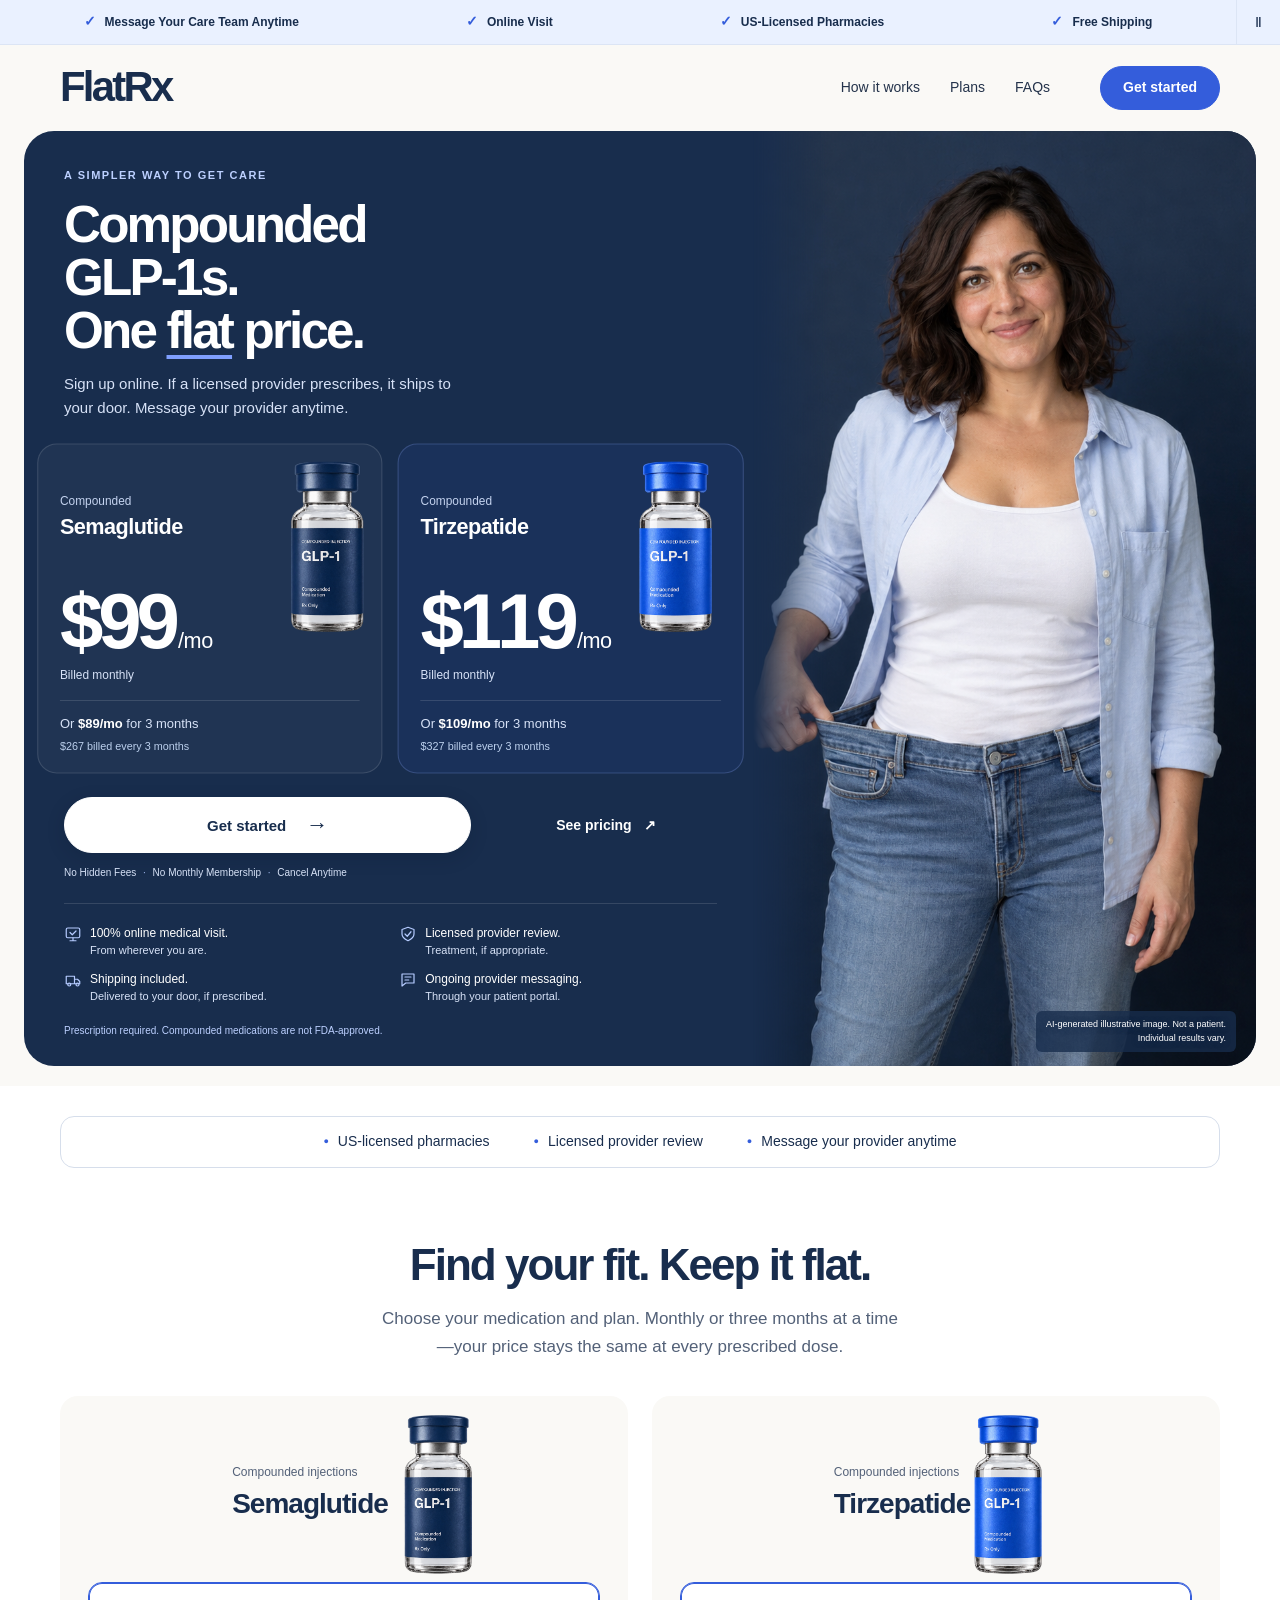
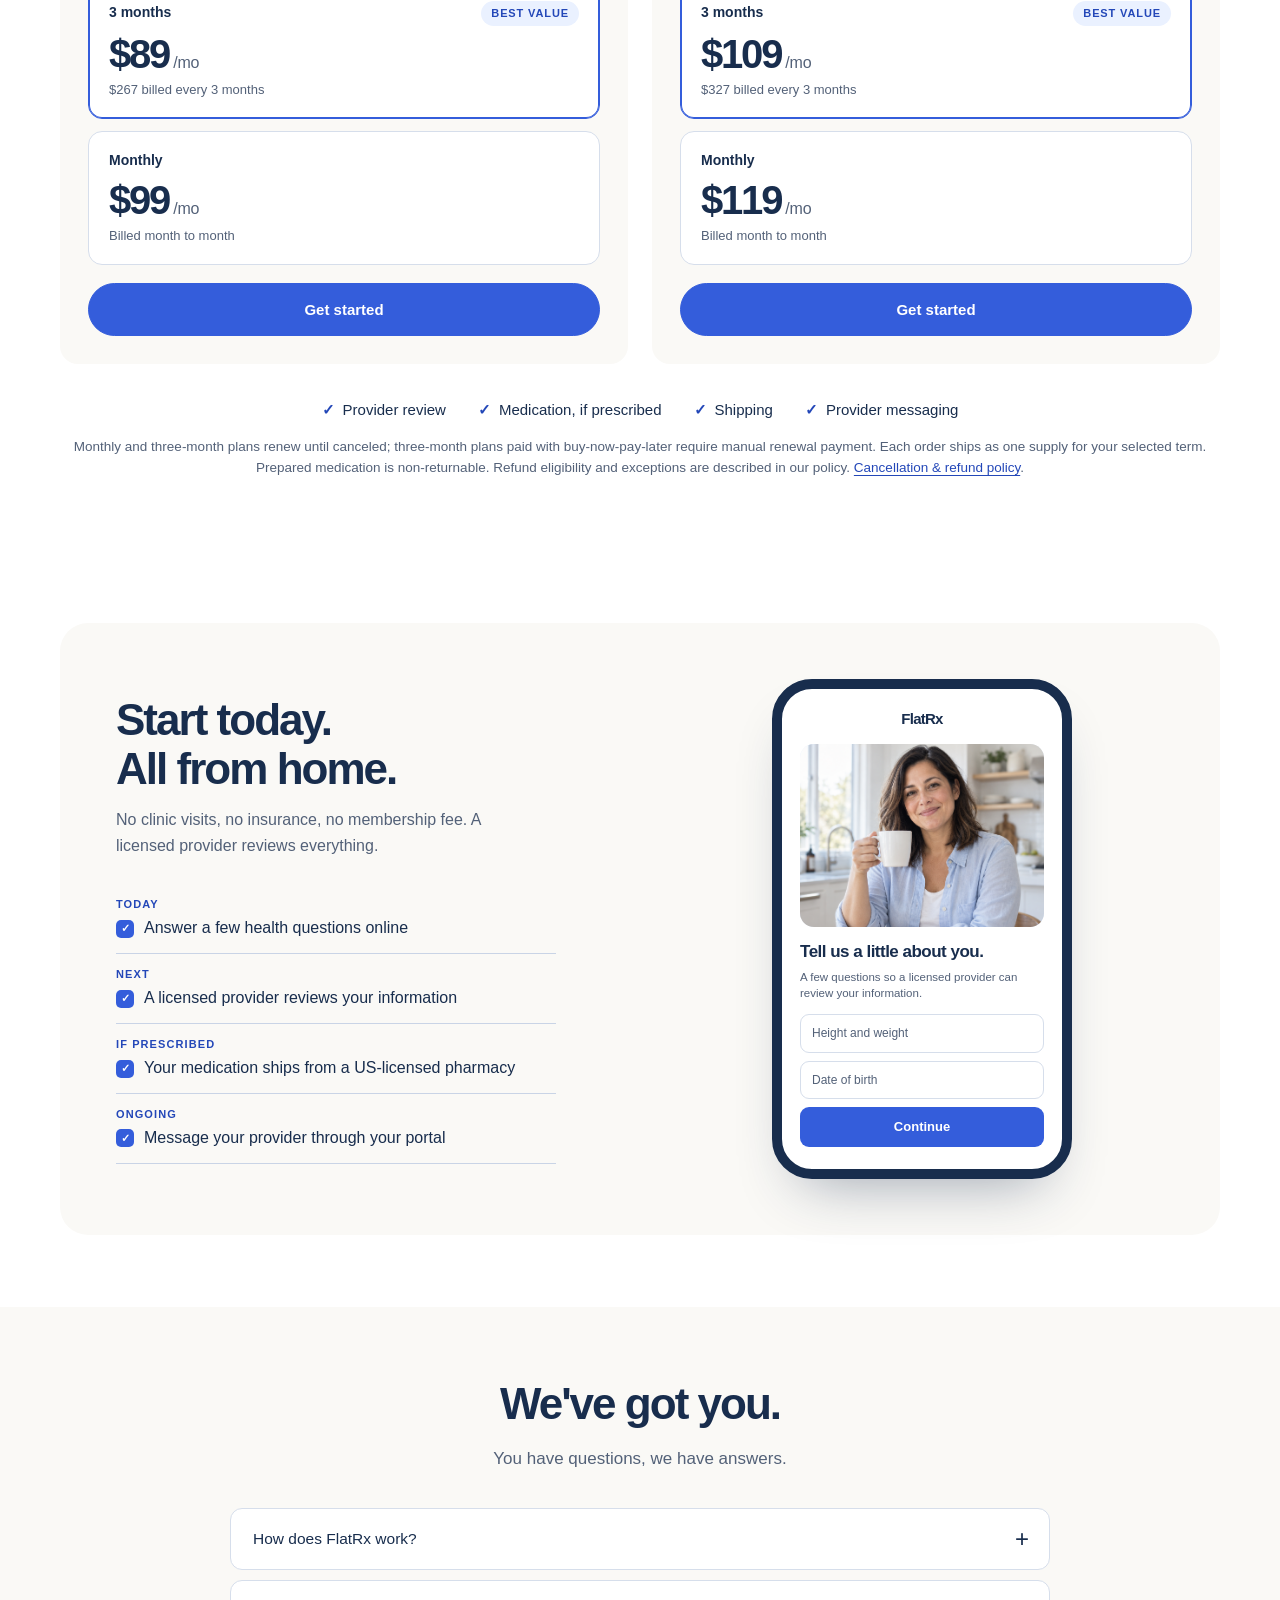
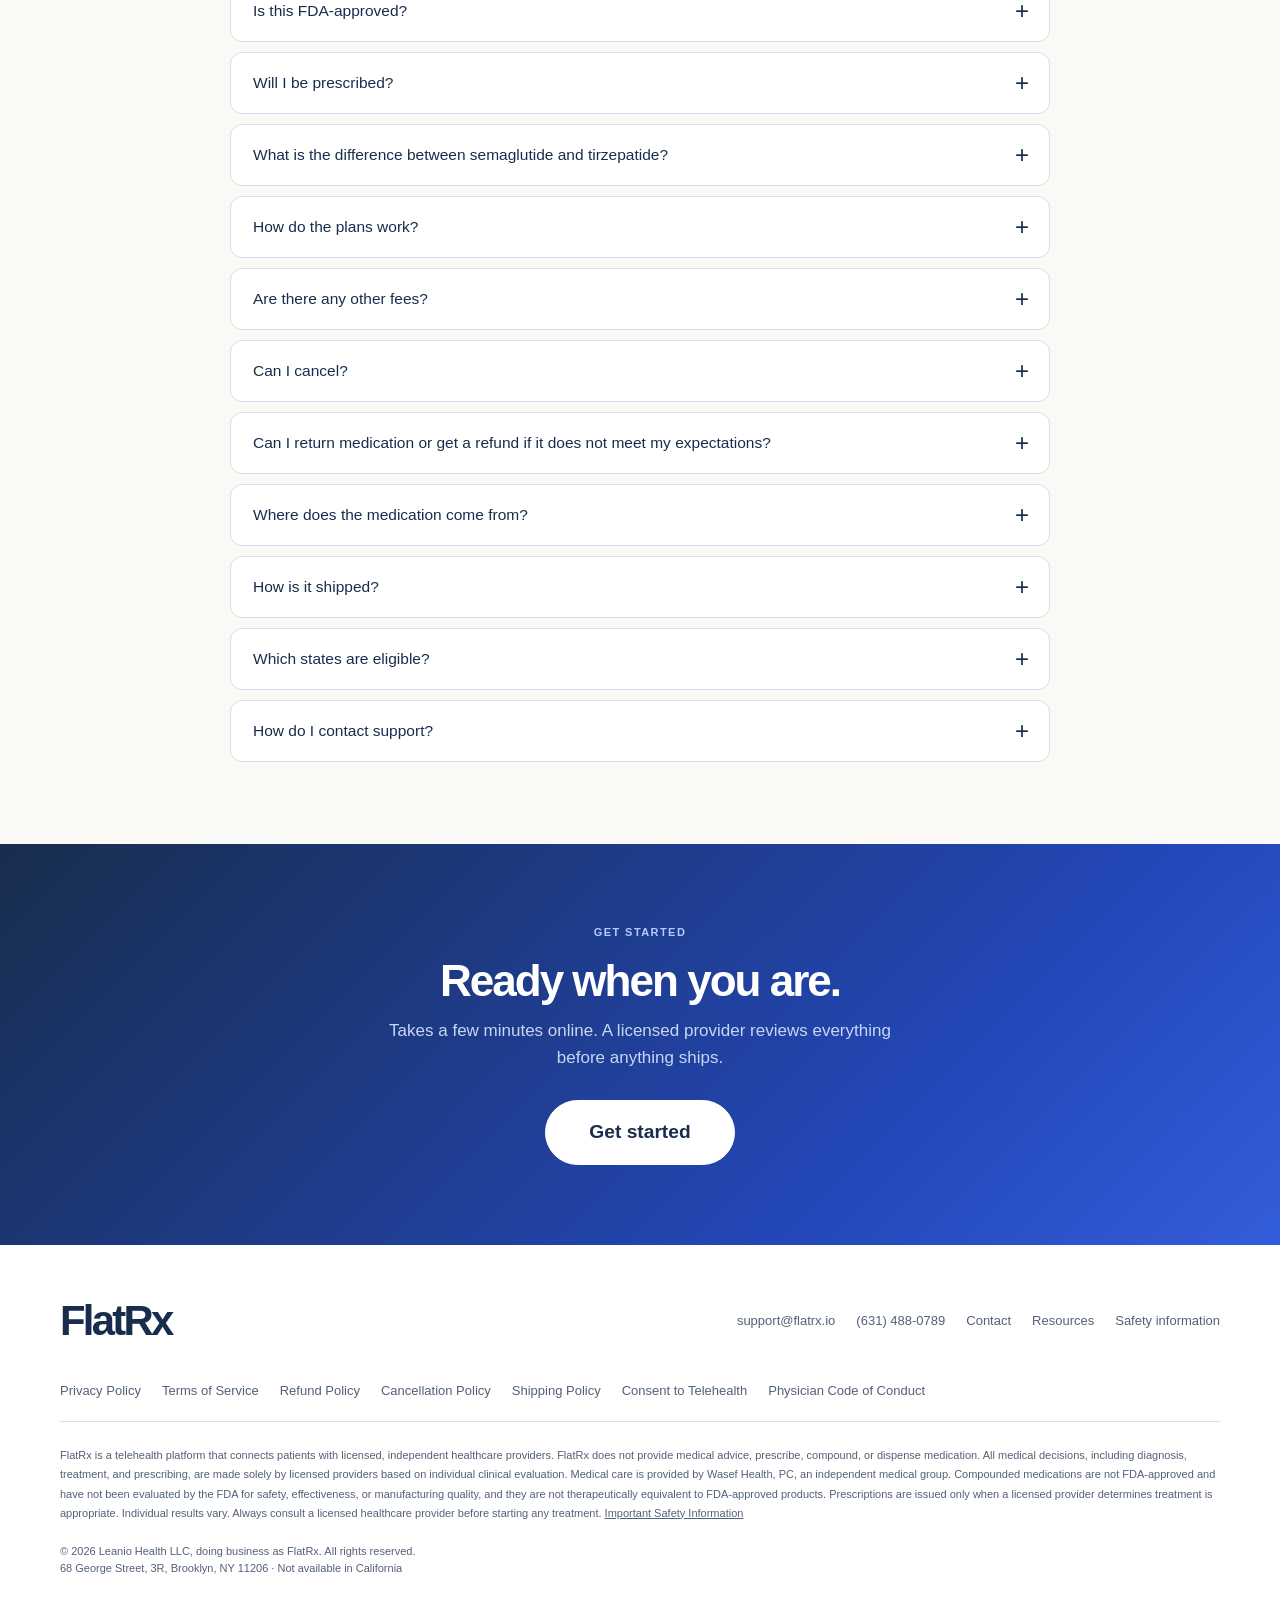
==== index.html @ 8bca8510 "Refresh browser assets for the new FlatRx design" ====
<!doctype html>
<html lang="en">
<head>
  <meta charset="utf-8">
  <meta name="viewport" content="width=device-width, initial-scale=1">
  <title data-bind="BRAND_NAME">FlatRx</title>
  <meta name="description" content="Compounded GLP-1 medication at one flat price, if a licensed provider prescribes it. Compounded medications are not FDA-approved.">
  <link rel="stylesheet" href="styles.css?v=20261019">
</head>
<body>
  <a class="skip-link" href="#main">Skip to content</a>

  <aside class="fx-marquee" aria-label="Service highlights">
    <div class="fx-marquee-window"><div class="fx-marquee-track" data-marquee></div></div>
    <button class="fx-marquee-toggle" type="button" aria-label="Pause animations" aria-pressed="false">Ⅱ</button>
  </aside>

  <!-- Top bar -->
  <header class="top">
    <div class="wrap top-inner">
      <a href="#main" class="brand" data-bind="BRAND_NAME">FlatRx</a>
      <nav class="nav" aria-label="Main navigation"><a href="#how">How it works</a><a href="#plans">Plans</a><a href="#faq">FAQs</a></nav>
      <a class="btn btn-sm" data-cta data-bind="CTA_LABEL">Get started</a>
    </div>
  </header>

  <main id="main">

    <!-- FlatRx hero: integrated navy photography and a primary intake CTA beside pricing. -->
    <section class="fx-hero" aria-labelledby="hero-heading">
      <div class="fx-panel">
        <div class="fx-content">
          <p class="fx-eyebrow">A simpler way to get care</p>
          <h1 id="hero-heading" data-bind="HERO_HEADLINE">Compounded GLP-1s. One flat price.</h1>
          <p class="fx-sub" data-bind="HERO_SUB">Sign up online. If a licensed provider prescribes, it ships to your door. Message your provider anytime.</p>

          <div class="fx-med-offers" id="price" aria-label="Medication pricing">
            <article class="fx-med-offer fx-med-navy" aria-labelledby="hero-navy">
              <div class="fx-med-heading"><div><p class="fx-med-kind">Compounded</p><h2 id="hero-navy">Semaglutide</h2></div><span class="fx-single-vial fx-single-navy" aria-hidden="true"><img src="assets/hero-vials-seamless.png" alt="" width="1254" height="1254"></span></div>
              <p class="fx-med-price">$<span data-price="SEMAGLUTIDE.monthly">99</span><span class="fx-med-per">/mo</span></p>
              <p class="fx-med-monthly">Billed monthly</p>
              <div class="fx-med-quarter"><p>Or <strong>$<span data-price="SEMAGLUTIDE.three_month_monthly">89</span>/mo</strong> for 3 months</p><p class="fx-med-total">$<span data-price="SEMAGLUTIDE.three_month_billed">267</span> billed every 3 months</p></div>
            </article>
            <article class="fx-med-offer fx-med-blue" aria-labelledby="hero-blue">
              <div class="fx-med-heading"><div><p class="fx-med-kind">Compounded</p><h2 id="hero-blue">Tirzepatide</h2></div><span class="fx-single-vial fx-single-blue" aria-hidden="true"><img src="assets/hero-vials-seamless.png" alt="" width="1254" height="1254"></span></div>
              <p class="fx-med-price">$<span data-price="TIRZEPATIDE.monthly">119</span><span class="fx-med-per">/mo</span></p>
              <p class="fx-med-monthly">Billed monthly</p>
              <div class="fx-med-quarter"><p>Or <strong>$<span data-price="TIRZEPATIDE.three_month_monthly">109</span>/mo</strong> for 3 months</p><p class="fx-med-total">$<span data-price="TIRZEPATIDE.three_month_billed">327</span> billed every 3 months</p></div>
            </article>
          </div>

          <div class="fx-actions">
            <a class="btn btn-lg" data-cta data-bind="CTA_LABEL">Get started</a>
            <a class="btn btn-lg fx-secondary" href="#plans">See pricing <span aria-hidden="true">↗</span></a>
          </div>
          <p class="fx-reassurance">No Hidden Fees <span>·</span> No Monthly Membership <span>·</span> Cancel Anytime</p>

          <ul class="fx-benefits">
            <li><svg viewBox="0 0 24 24" aria-hidden="true"><rect x="3" y="4" width="18" height="13" rx="2"/><path d="M8 21h8m-4-4v4m-4-11 3 3 5-5"/></svg><span><strong>100% online medical visit.</strong> From wherever you are.</span></li>
            <li><svg viewBox="0 0 24 24" aria-hidden="true"><path d="m12 3 8 3v6c0 5-8 9-8 9s-8-4-8-9V6l8-3Z"/><path d="m8 12 3 3 5-6"/></svg><span><strong>Licensed provider review.</strong> Treatment, if appropriate.</span></li>
            <li><svg viewBox="0 0 24 24" aria-hidden="true"><path d="M3 7h11v10H3zm11 4h4l3 3v3h-7"/><circle cx="7" cy="18" r="2"/><circle cx="18" cy="18" r="2"/></svg><span><strong>Shipping included.</strong> Delivered to your door, if prescribed.</span></li>
            <li><svg viewBox="0 0 24 24" aria-hidden="true"><path d="M4 4h16v12H9l-5 4V4Z"/><path d="M8 8h8m-8 4h5"/></svg><span><strong>Ongoing provider messaging.</strong> Through your patient portal.</span></li>
          </ul>
          <p class="fx-prescription">Prescription required. Compounded medications are not FDA-approved.</p>
        </div>
        <figure class="fx-person">
          <img src="assets/hero-woman-natural-v4.png" alt="Illustrative woman holding the waistband of loose jeans" width="1122" height="1402" fetchpriority="high">
          <figcaption>AI-generated illustrative image. Not a patient.<br>Individual results vary.</figcaption>
        </figure>
      </div>
    </section>

    <!-- Feature strip -->
    <div class="wrap">
      <ul class="strip" aria-label="Highlights">
        <li><span class="ico" aria-hidden="true">&#9679;</span>US-licensed pharmacies</li>
        <li><span class="ico" aria-hidden="true">&#9679;</span>Licensed provider review</li>
        <li><span class="ico" aria-hidden="true">&#9679;</span>Message your provider anytime</li>
      </ul>
    </div>

    <!-- Plans -->
    <section class="sec" id="plans">
      <div class="wrap">
        <h2 class="center">Find your fit. Keep it flat.</h2>
        <p class="lead center">Choose your medication and plan. Monthly or three months at a time—your price stays the same at every prescribed dose.</p>
        <div class="plans">
          <article class="plan-col" data-medication="semaglutide">
            <div class="plan-product"><div><p class="plan-product-kind">Compounded injections</p><h3>Semaglutide</h3></div><span class="plan-vial plan-vial-navy"><img src="assets/hero-vials-seamless.png" alt="Illustrative semaglutide vial" width="1254" height="1254" loading="lazy"></span></div>
            <label class="plan"><input class="plan-choice" type="radio" name="semaglutide-plan" value="quarterly" checked>
              <span class="plan-head"><span class="plan-name">3 months</span><span class="tag">Best value</span></span>
              <span class="plan-amt">$<span data-price="SEMAGLUTIDE.three_month_monthly">89</span><span class="per">/mo</span></span>
              <span class="plan-bill">$<span data-price="SEMAGLUTIDE.three_month_billed">267</span> billed every 3 months</span>
            </label>
            <label class="plan"><input class="plan-choice" type="radio" name="semaglutide-plan" value="monthly">
              <span class="plan-head"><span class="plan-name">Monthly</span></span>
              <span class="plan-amt">$<span data-price="SEMAGLUTIDE.monthly">99</span><span class="per">/mo</span></span>
              <span class="plan-bill">Billed month to month</span>
            </label>
            <a class="btn btn-block" data-cta data-bind="CTA_LABEL">Get started</a>
          </article>
          <article class="plan-col" data-medication="tirzepatide">
            <div class="plan-product"><div><p class="plan-product-kind">Compounded injections</p><h3>Tirzepatide</h3></div><span class="plan-vial plan-vial-blue"><img src="assets/hero-vials-seamless.png" alt="Illustrative tirzepatide vial" width="1254" height="1254" loading="lazy"></span></div>
            <label class="plan"><input class="plan-choice" type="radio" name="tirzepatide-plan" value="quarterly" checked>
              <span class="plan-head"><span class="plan-name">3 months</span><span class="tag">Best value</span></span>
              <span class="plan-amt">$<span data-price="TIRZEPATIDE.three_month_monthly">109</span><span class="per">/mo</span></span>
              <span class="plan-bill">$<span data-price="TIRZEPATIDE.three_month_billed">327</span> billed every 3 months</span>
            </label>
            <label class="plan"><input class="plan-choice" type="radio" name="tirzepatide-plan" value="monthly">
              <span class="plan-head"><span class="plan-name">Monthly</span></span>
              <span class="plan-amt">$<span data-price="TIRZEPATIDE.monthly">119</span><span class="per">/mo</span></span>
              <span class="plan-bill">Billed month to month</span>
            </label>
            <a class="btn btn-block" data-cta data-bind="CTA_LABEL">Get started</a>
          </article>
        </div>
        <ul class="includes">
          <li>Provider review</li>
          <li>Medication, if prescribed</li>
          <li>Shipping</li>
          <li>Provider messaging</li>
        </ul>
        <p class="plans-note">Monthly and three-month plans renew until canceled; three-month plans paid with buy-now-pay-later require manual renewal payment. Each order ships as one supply for your selected term. Prepared medication is non-returnable. Refund eligibility and exceptions are described in our policy. <a href="/refund-policy/">Cancellation &amp; refund policy</a>.</p>
      </div>
    </section>

    <!-- How it works -->
    <section class="sec" id="how">
      <div class="wrap">
        <div class="panel how-grid">
          <div class="how-copy">
            <h2>Start today.<br>All from home.</h2>
            <p class="lead">No clinic visits, no insurance, no membership fee. A licensed provider reviews everything.</p>
            <ol class="timeline">
              <li><span class="when">Today</span><span class="what">Answer a few health questions online</span></li>
              <li><span class="when">Next</span><span class="what">A licensed provider reviews your information</span></li>
              <li><span class="when">If prescribed</span><span class="what">Your medication ships from a US-licensed pharmacy</span></li>
              <li><span class="when">Ongoing</span><span class="what">Message your provider through your portal</span></li>
            </ol>
          </div>
          <div class="how-art" aria-hidden="true">
            <div class="phone">
              <div class="phone-top"><span class="phone-brand" data-bind="BRAND_NAME">FlatRx</span></div>
              <div class="phone-photo"><img src="assets/hero-v4.png" alt="" loading="lazy"></div>
              <p class="phone-h">Tell us a little about you.</p>
              <p class="phone-p">A few questions so a licensed provider can review your information.</p>
              <div class="phone-field"><span>Height and weight</span></div>
              <div class="phone-field"><span>Date of birth</span></div>
              <div class="phone-btn">Continue</div>
            </div>
          </div>
        </div>
      </div>
    </section>

    <!-- FAQ -->
    <section class="sec sec-cream" id="faq">
      <div class="wrap faq-wrap">
        <h2 class="center">We've got you.</h2>
        <p class="lead center">You have questions, we have answers.</p>
        <div class="faq">
          <details>
            <summary>How does <span data-bind="BRAND_NAME">FlatRx</span> work?</summary>
            <p>You answer health questions online. A licensed, independent provider reviews them and decides whether treatment is appropriate for you. If a prescription is written, a US-licensed compounding pharmacy prepares your medication and ships it to your door. You can message your provider through your portal.</p>
          </details>
          <details>
            <summary>Is this FDA-approved?</summary>
            <p>No. Compounded medications are not FDA-approved and have not been evaluated by the FDA for safety, effectiveness, or quality. They are prepared by state-licensed 503A compounding pharmacies under a prescription from a licensed provider.</p>
          </details>
          <details>
            <summary>Will I be prescribed?</summary>
            <p>Only if a licensed, independent provider reviews your information and decides treatment is appropriate for you. <span data-bind="BRAND_NAME">FlatRx</span> does not prescribe medication or give medical advice.</p>
          </details>
          <details>
            <summary>What is the difference between semaglutide and tirzepatide?</summary>
            <p>Both are GLP-1 receptor agonists taken as a weekly injection. Tirzepatide also acts on a second receptor, GIP. Your provider decides which medication, if either, is appropriate for you.</p>
          </details>
          <details>
            <summary>How do the plans work?</summary>
            <p>Each medication has a three-month plan, billed every three months at the lower monthly rate, and a month-to-month plan. Both include the provider review, your medication if prescribed, shipping, and provider messaging. The price does not change when your provider adjusts your dose.</p>
          </details>
          <details>
            <summary>Are there any other fees?</summary>
            <p>No. There is no membership fee, no consultation fee, and no insurance requirement. The plan price is the whole price.</p>
          </details>
          <details>
            <summary>Can I cancel?</summary>
            <p>Yes. Message your FlatRx care team through your patient portal or email support@flatrx.io before your next renewal is charged to stop future billing. Renewals charged before cancellation are not refunded, except as stated in our policy. Your first shipment is refundable until the pharmacy prepares it. <a href="/refund-policy/">Read our cancellation and refund policy</a>.</p>
          </details>
          <details>
            <summary>Can I return medication or get a refund if it does not meet my expectations?</summary>
            <p>No. Once the pharmacy has prepared and labeled your order, it cannot be returned or refunded, even if vials are unopened or medication is unused. Everyone responds differently; results are not guaranteed. Dissatisfaction, a change of mind, or deciding not to continue does not qualify a prepared order for a refund. Each one-month or three-month order ships as a single supply, so unused medication or months are not refunded. <a href="/refund-policy/">See the full policy and exceptions</a>.</p>
          </details>
          <details>
            <summary>Where does the medication come from?</summary>
            <p>From US-licensed 503A compounding pharmacies. Which pharmacy fills your prescription depends on your state and the formulation your provider prescribes.</p>
          </details>
          <details>
            <summary>How is it shipped?</summary>
            <p>Directly to your door with tracking. You'll receive a notification when it ships. Refrigerate your medication when it arrives.</p>
          </details>
          <details>
            <summary>Which states are eligible?</summary>
            <p>Availability depends on your state and is confirmed during signup before you pay.</p>
          </details>
          <details>
            <summary>How do I contact support?</summary>
            <p>Email <a data-mailto="SUPPORT_EMAIL" href="#" data-bind="SUPPORT_EMAIL">support@flatrx.io</a> or call <a data-tel="SUPPORT_PHONE" href="#" data-bind="SUPPORT_PHONE">(631) 488-0789</a>.</p>
          </details>
        </div>
      </div>
    </section>

    <!-- Closing band -->
    <section class="band">
      <div class="wrap center">
        <p class="eyebrow light">Get started</p>
        <h2>Ready when you are.</h2>
        <p class="lead light">Takes a few minutes online. A licensed provider reviews everything before anything ships.</p>
        <a class="btn btn-white btn-lg" data-cta data-bind="CTA_LABEL">Get started</a>
      </div>
    </section>

  </main>

  <!-- Footer -->
  <footer class="foot">
    <div class="wrap">
      <div class="foot-row">
        <p class="brand" data-bind="BRAND_NAME">FlatRx</p>
        <p class="foot-links">
          <a data-mailto="SUPPORT_EMAIL" href="mailto:support@flatrx.io" data-bind="SUPPORT_EMAIL">support@flatrx.io</a>
          <a data-tel="SUPPORT_PHONE" href="tel:+16314880789" data-bind="SUPPORT_PHONE">(631) 488-0789</a>
          <a href="/contact/">Contact</a>
          <a href="/resources/">Resources</a>
          <a href="/safety/">Safety information</a>
        </p>
      </div>
      <p class="foot-links foot-legal">
        <a href="/privacy/">Privacy Policy</a>
        <a href="/terms/">Terms of Service</a>
        <a href="/refund-policy/">Refund Policy</a>
        <a href="/cancellation-policy/">Cancellation Policy</a>
        <a href="/shipping-policy/">Shipping Policy</a>
        <a href="/telehealth-consent/">Consent to Telehealth</a>
        <a href="/code-of-conduct/">Physician Code of Conduct</a>
      </p>
      <p class="disclaimer"><span data-bind="BRAND_NAME">FlatRx</span> is a telehealth platform that connects patients with licensed, independent healthcare providers. <span data-bind="BRAND_NAME">FlatRx</span> does not provide medical advice, prescribe, compound, or dispense medication. All medical decisions, including diagnosis, treatment, and prescribing, are made solely by licensed providers based on individual clinical evaluation. Medical care is provided by <span data-bind="PROVIDER_GROUP">Wasef Health, PC, an independent medical group</span>. Compounded medications are not FDA-approved and have not been evaluated by the FDA for safety, effectiveness, or manufacturing quality, and they are not therapeutically equivalent to FDA-approved products. Prescriptions are issued only when a licensed provider determines treatment is appropriate. Individual results vary. Always consult a licensed healthcare provider before starting any treatment. <a href="/safety/">Important Safety Information</a></p>
      <p class="copyright">&copy; <span data-year>2026</span> <span data-bind="LEGAL_ENTITY">Leanio Health LLC, doing business as FlatRx</span>. All rights reserved.</p>
      <p class="foot-addr">68 George Street, 3R, Brooklyn, NY 11206 &middot; Not available in California</p>
    </div>
  </footer>

  <script src="config.js?v=20261019"></script>
  <script src="app.js?v=20261019"></script>
</body>
</html>
---- styles.css ----
/* v7 — SnagRx-style page in the blue + warm white palette. Brand and prices stay in config.js. */
:root {
  --blue: #345DDB;
  --blue-hover: #2347B8;
  --navy: #182D4D;
  --cream: #FAF9F6;
  --ice: #EAF1FF;
  --ink: #24334B;
  --muted: #536178;
  --line: #D6DEEB;
  --max: 1160px;
  --gutter: 32px;
  --radius: 18px;
  --sans: -apple-system, BlinkMacSystemFont, "Segoe UI", Helvetica, Arial, sans-serif;
}
*, *::before, *::after { box-sizing: border-box; }
html { scroll-behavior: smooth; scroll-padding-top: 28px; }
body { margin: 0; color: var(--ink); background: white; font-family: var(--sans); font-size: 16px; line-height: 1.55; -webkit-font-smoothing: antialiased; }
img { display: block; max-width: 100%; }
a { color: inherit; }
p { margin: 0 0 20px; }
h1, h2, h3 { color: var(--navy); font-weight: 600; margin: 0; }
h1 { font-size: clamp(42px, 4.5vw, 60px); line-height: 1.045; letter-spacing: -.055em; max-width: 15ch; margin-bottom: 16px; }
h2 { font-size: clamp(32px, 3.5vw, 44px); line-height: 1.12; letter-spacing: -.045em; margin-bottom: 16px; }
h3 { font-size: 24px; line-height: 1.2; letter-spacing: -.03em; margin-bottom: 18px; }
.center { text-align: center; }
h2.center { margin-left: auto; margin-right: auto; }
.lead { color: var(--muted); font-size: 17px; line-height: 1.6; max-width: 56ch; margin-bottom: 36px; }
.lead.center { margin-left: auto; margin-right: auto; }
.wrap { width: min(var(--max), calc(100% - var(--gutter) * 2)); margin-inline: auto; }
.eyebrow { color: var(--blue-hover); font-size: 11px; font-weight: 700; text-transform: uppercase; letter-spacing: .13em; margin-bottom: 15px; }
.eyebrow.light { color: #B4CAFF; }
.btn { display: inline-flex; align-items: center; justify-content: center; text-decoration: none; background: var(--blue); color: white; border: 1px solid var(--blue); border-radius: 999px; padding: 14px 28px; font-size: 15px; font-weight: 600; min-height: 48px; transition: background .16s ease, border-color .16s ease, color .16s ease; }
.btn:hover { background: var(--blue-hover); border-color: var(--blue-hover); }
.btn-sm { min-height: 42px; padding: 10px 22px; font-size: 14px; }
.btn-lg { padding-inline: 36px; min-height: 54px; font-size: 16px; }
.btn-block { display: flex; width: 100%; }
.btn-ghost { background: white; color: var(--navy); border-color: var(--line); }
.btn-ghost:hover { background: var(--ice); border-color: var(--blue); color: var(--navy); }
.btn-white { background: white; color: var(--navy); border-color: white; }
.btn-white:hover { background: var(--ice); border-color: var(--ice); color: var(--navy); }
a:focus-visible, summary:focus-visible { outline: 3px solid var(--blue); outline-offset: 5px; }
.skip-link { position: absolute; top: -100px; left: 20px; z-index: 10; background: white; padding: 12px; }
.skip-link:focus { top: 10px; }

/* Top bar */
.top { background: var(--cream); }
.top-inner { height: 86px; display: flex; align-items: center; justify-content: space-between; gap: 24px; border-bottom: 1px solid var(--line); }
.brand { color: var(--navy); font-size: 23px; font-weight: 700; letter-spacing: -.065em; text-decoration: none; margin: 0; }
.nav { display: flex; gap: 30px; margin-left: auto; margin-right: 26px; font-size: 14px; font-weight: 500; }
.nav a { text-decoration: none; }
.nav a:hover { color: var(--blue); }

/* Hero (v6 composition, small print removed) */
.hero { padding: 38px 0 36px; background: var(--cream); }
.hero-grid { display: grid; grid-template-columns: minmax(0, 1.04fr) minmax(0, 1fr); grid-template-rows: auto 1fr; gap: 0 36px; align-items: start; }
.hero-copy { grid-column: 1; grid-row: 1; padding-block: 6px 0; }
.hero-art { grid-column: 2; grid-row: 1 / span 2; margin: 0; min-width: 0; }
.hero-offer { grid-column: 1; grid-row: 2; align-self: end; position: relative; z-index: 2; padding-bottom: 30px; }
.sub { color: var(--muted); font-size: 17px; line-height: 1.65; max-width: 44ch; margin-bottom: 26px; }
.photo { overflow: hidden; border-radius: 16px 16px 90px 16px; background: var(--ice); aspect-ratio: 4 / 4.85; }
.photo img { width: 100%; height: 100%; object-fit: cover; object-position: center; }
.hero-art figcaption { font-size: 11px; line-height: 1.5; margin: 9px 0 0 2px; color: var(--muted); }
.offer { display: grid; grid-template-columns: 158px minmax(0, 1fr); gap: 0 22px; align-items: stretch; padding: 16px; width: calc(100% + 84px); max-width: none; background: white; border: 1px solid var(--line); border-radius: 16px; box-shadow: 0 22px 48px -22px rgba(24, 45, 77, .38), 0 2px 6px rgba(24, 45, 77, .06); }
.offer-vial { position: relative; background: var(--ice); border-radius: 11px; min-height: 212px; overflow: hidden; }
.offer-vial::before { content: ""; position: absolute; left: 18%; right: 18%; bottom: 10px; height: 14px; border-radius: 50%; background: rgba(24, 45, 77, .22); filter: blur(7px); }
.offer-vial img { position: absolute; left: 50%; bottom: 16px; transform: translateX(-50%); height: calc(100% - 28px); width: auto; max-width: none; }
.offer-body { padding: 4px 2px 2px 0; min-width: 0; }
.card-kicker { color: var(--muted); text-transform: uppercase; letter-spacing: .07em; font-size: 10px; font-weight: 600; margin-bottom: 5px; }
.offer-name { color: var(--navy); font-size: 15px; font-weight: 600; letter-spacing: -.01em; margin: 0 0 6px; }
.amt { font-size: 50px; font-weight: 600; color: var(--navy); letter-spacing: -.06em; line-height: 1; margin-bottom: 6px; }
.from { font-size: 15px; font-weight: 500; letter-spacing: -.01em; color: var(--muted); margin-right: 1px; }
.per { font-size: 17px; font-weight: 400; color: var(--muted); letter-spacing: -.01em; margin-left: 4px; }
.bill { font-size: 13px; color: var(--navy); margin-bottom: 8px; }
.alt { font-size: 12px; line-height: 1.5; color: var(--muted); padding: 9px 0 0; margin: 0; border-top: 1px solid var(--line); }
.alt strong { color: var(--navy); font-weight: 600; }
.offer .btn-block { margin-top: 13px; min-height: 46px; padding: 10px; font-size: 15px; border-radius: 10px; }
.trust { list-style: none; padding: 0; margin: 12px 0 0; display: flex; flex-wrap: wrap; gap: 7px 18px; font-size: 12.5px; color: var(--muted); }
.trust li { display: inline-flex; align-items: center; gap: 6px; }
.trust li::before { content: "✓"; font-size: 13px; color: var(--blue-hover); font-weight: 700; }
.trust.center { justify-content: center; margin-top: 16px; }

/* Feature strip */
.strip { list-style: none; margin: 30px auto 0; padding: 14px 24px; display: flex; justify-content: center; flex-wrap: wrap; gap: 10px 44px; border: 1px solid var(--line); border-radius: 14px; background: white; font-size: 14px; font-weight: 500; color: var(--navy); }
.strip li { display: inline-flex; align-items: center; gap: 9px; }
.strip .ico { color: var(--blue); font-size: 9px; }

/* Sections */
.sec { padding: 72px 0; }
.sec-cream { background: var(--cream); }
.panel { background: var(--cream); border-radius: 28px; padding: 56px; }
.how-grid { display: grid; grid-template-columns: 1.05fr 1fr; gap: 56px; align-items: center; }
.how-copy h2 { margin-bottom: 14px; }
.how-copy .lead { font-size: 16px; margin-bottom: 26px; max-width: 44ch; }
.timeline { list-style: none; margin: 0; padding: 0; max-width: 440px; }
.timeline li { display: flex; flex-direction: column; gap: 3px; padding: 12px 0; border-bottom: 1px solid #C9D4E6; }
.timeline .when { font-size: 11px; font-weight: 700; text-transform: uppercase; letter-spacing: .1em; color: var(--blue-hover); }
.timeline .what { font-size: 16px; font-weight: 500; color: var(--navy); display: flex; align-items: center; gap: 10px; }
.timeline .what::before { content: "✓"; display: inline-flex; align-items: center; justify-content: center; width: 18px; height: 18px; border-radius: 5px; background: var(--blue); color: white; font-size: 11px; font-weight: 700; flex: none; }
.how-art { display: flex; justify-content: center; }
.phone { width: 300px; background: white; border: 10px solid var(--navy); border-radius: 40px; padding: 18px 18px 22px; box-shadow: 0 30px 60px -30px rgba(24, 45, 77, .45); }
.phone-top { display: flex; justify-content: center; margin-bottom: 14px; }
.phone-brand { font-size: 15px; font-weight: 700; color: var(--navy); letter-spacing: -.05em; }
.phone-photo { border-radius: 14px; overflow: hidden; aspect-ratio: 4 / 3; background: var(--ice); margin-bottom: 14px; }
.phone-photo img { width: 100%; height: 100%; object-fit: cover; object-position: 50% 25%; }
.phone-h { font-size: 17px; font-weight: 600; color: var(--navy); letter-spacing: -.03em; line-height: 1.25; margin-bottom: 6px; }
.phone-p { font-size: 11.5px; color: var(--muted); line-height: 1.45; margin-bottom: 12px; }
.phone-field { border: 1px solid var(--line); border-radius: 9px; padding: 9px 11px; font-size: 12px; color: var(--muted); margin-bottom: 8px; }
.phone-btn { margin-top: 4px; background: var(--blue); color: white; border-radius: 9px; padding: 10px; text-align: center; font-size: 13px; font-weight: 600; }

/* Medications */
.meds { display: grid; grid-template-columns: 1fr 1fr; gap: 24px; margin-top: 6px; }
.med { position: relative; background: white; border: 1px solid var(--line); border-radius: var(--radius); padding: 28px 30px 0; overflow: hidden; }
.med h3 { font-size: 22px; padding-bottom: 14px; border-bottom: 1px solid var(--line); margin-bottom: 0; }
.med-vials { display: flex; justify-content: center; align-items: flex-end; gap: 14px; height: 230px; padding-top: 18px; }
.med-vials img { height: 100%; width: auto; max-width: 42%; object-fit: contain; object-position: bottom; }
.pill { position: absolute; left: 18px; bottom: 18px; margin: 0; background: var(--navy); color: white; border-radius: 999px; padding: 7px 14px; font-size: 13px; font-weight: 600; }
.cta-row { display: flex; justify-content: center; gap: 12px; margin-top: 40px; flex-wrap: wrap; }

/* Plans */
.plans { display: grid; grid-template-columns: 1fr 1fr; gap: 24px; }
.plan-col { background: var(--cream); border-radius: var(--radius); padding: 28px; }
.plan-col h3 { font-size: 21px; margin-bottom: 16px; }
.plan { background: white; border: 1px solid var(--line); border-radius: 14px; padding: 18px 20px; margin-bottom: 12px; }
.plan-best { border-color: var(--blue); box-shadow: 0 0 0 1px var(--blue) inset; }
.plan-head { display: flex; align-items: center; justify-content: space-between; margin-bottom: 8px; }
.plan-name { font-size: 14px; font-weight: 600; color: var(--navy); }
.tag { font-size: 11px; font-weight: 700; text-transform: uppercase; letter-spacing: .08em; color: var(--blue-hover); background: var(--ice); border-radius: 999px; padding: 4px 10px; }
.plan-amt { font-size: 40px; font-weight: 600; color: var(--navy); letter-spacing: -.055em; line-height: 1; margin-bottom: 6px; }
.plan-amt .per { font-size: 16px; }
.plan-bill { font-size: 13px; color: var(--muted); margin: 0; }
.plan-col .btn-block { margin-top: 18px; }
.includes { list-style: none; margin: 34px 0 0; padding: 0; display: flex; justify-content: center; flex-wrap: wrap; gap: 10px 32px; font-size: 15px; font-weight: 500; color: var(--navy); }
.includes li { display: inline-flex; align-items: center; gap: 8px; }
.includes li::before { content: "✓"; color: var(--blue-hover); font-weight: 700; }
.plans-note { text-align: center; color: var(--muted); font-size: 13.5px; margin: 16px 0 0; }

/* FAQ */
.faq-wrap { max-width: 820px; }
.faq details { background: white; border: 1px solid var(--line); border-radius: 12px; margin-bottom: 10px; }
.faq summary { cursor: pointer; list-style: none; padding: 18px 54px 18px 22px; font-size: 15.5px; font-weight: 500; position: relative; color: var(--navy); }
.faq summary::-webkit-details-marker { display: none; }
.faq summary::after { content: "+"; position: absolute; right: 20px; top: 50%; transform: translateY(-50%); color: var(--navy); font-size: 24px; font-weight: 300; }
.faq details[open] summary::after { content: "−"; }
.faq details p { color: var(--muted); font-size: 14.5px; margin: 0; padding: 0 22px 20px; line-height: 1.7; }
.faq details p a { color: var(--blue-hover); }

/* Closing band */
.band { padding: 80px 0; background: linear-gradient(135deg, #182D4D 0%, #2347B8 70%, #345DDB 100%); color: #DDE7F5; }
.band h2 { color: white; margin-bottom: 12px; }
.band .lead { color: #C7D6F2; margin-bottom: 28px; }

/* Footer */
.foot { padding: 44px 0 30px; }
.foot-row { display: flex; justify-content: space-between; align-items: center; gap: 28px; margin-bottom: 27px; }
.foot-links { display: flex; flex-wrap: wrap; gap: 10px 21px; font-size: 13px; margin: 0; }
.foot-links a { color: var(--muted); text-decoration: none; overflow-wrap: anywhere; }
.foot-links a:hover { text-decoration: underline; }
.disclaimer { border-top: 1px solid var(--line); padding-top: 24px; font-size: 11px; line-height: 1.75; color: var(--muted); }
.copyright { font-size: 11px; color: var(--muted); margin: 0; }

/* Tablet */
@media (max-width: 1050px) and (min-width: 760px) {
  .hero-grid { grid-template-columns: minmax(0, 1.08fr) minmax(0, 1fr); gap: 0 20px; }
  h1 { font-size: clamp(36px, 4.6vw, 48px); }
  .sub { font-size: 15px; }
  .offer { grid-template-columns: 124px minmax(0, 1fr); gap: 0 16px; padding: 13px; width: calc(100% + 60px); }
  .offer-vial { min-height: 176px; }
  .offer-vial img { bottom: 12px; height: calc(100% - 22px); }
  .amt { font-size: 42px; }
  .bill { font-size: 12px; }
  .alt { font-size: 11px; }
  .photo { aspect-ratio: auto; height: 600px; }
  .panel { padding: 36px; }
  .how-grid { gap: 30px; }
  .phone { width: 250px; }
}
/* Phone */
@media (max-width: 759px) {
  :root { --gutter: 22px; }
  .top-inner { height: 74px; gap: 14px; }
  .brand { font-size: 21px; }
  .nav { display: none; }
  .hero { padding: 30px 0 34px; }
  .hero-grid { grid-template-columns: 1fr; grid-template-rows: none; gap: 22px; }
  .hero-copy, .hero-art, .hero-offer { grid-column: auto; grid-row: auto; }
  .hero-offer { align-self: auto; padding-bottom: 0; }
  h1 { font-size: clamp(38px, 8.6vw, 54px); max-width: 14ch; }
  .sub { font-size: 16px; max-width: 46ch; }
  .hero-art { max-width: 520px; width: 100%; justify-self: center; }
  .photo { aspect-ratio: 4 / 4.6; border-radius: 14px 14px 64px 14px; }
  .offer { width: 100%; grid-template-columns: 112px minmax(0, 1fr); gap: 0 14px; padding: 12px; box-shadow: 0 14px 30px -18px rgba(24, 45, 77, .35); }
  .offer-vial { min-height: 100%; }
  .offer-vial img { bottom: 12px; height: calc(100% - 22px); }
  .amt { font-size: 40px; }
  .per { font-size: 15px; }
  .bill { font-size: 12px; }
  .alt { font-size: 11px; }
  .offer .btn-block { margin-top: 11px; min-height: 44px; font-size: 14px; }
  .strip { gap: 8px 20px; padding: 12px 16px; font-size: 13px; margin-top: 22px; }
  .sec { padding: 52px 0; }
  h2 { font-size: 33px; }
  .lead { font-size: 16px; margin-bottom: 26px; }
  .panel { padding: 28px 22px; border-radius: 20px; }
  .how-grid { grid-template-columns: 1fr; gap: 30px; }
  .phone { width: 260px; }
  .meds { grid-template-columns: 1fr; gap: 16px; }
  .med { padding: 22px 22px 0; }
  .med-vials { height: 190px; }
  .plans { grid-template-columns: 1fr; gap: 16px; }
  .plan-col { padding: 22px 18px; }
  .plan-amt { font-size: 36px; }
  .includes { gap: 8px 18px; font-size: 14px; margin-top: 26px; }
  .faq summary { padding: 16px 46px 16px 16px; font-size: 15px; }
  .faq details p { padding: 0 16px 16px; }
  .band { padding: 56px 0; }
  .foot-row { flex-direction: column; align-items: flex-start; }
  .foot-links { gap: 10px 18px; }
}
@media (max-width: 370px) {
  :root { --gutter: 18px; }
  .offer { grid-template-columns: 92px minmax(0, 1fr); gap: 0 10px; padding: 10px; }
  .amt { font-size: 34px; }
  .offer-name { font-size: 14px; }
  .btn-lg { padding-inline: 26px; }
  .cta-row .btn { width: 100%; }
}
@media (prefers-reduced-motion: reduce) { html { scroll-behavior: auto; } .btn { transition: none; } }

/* FlatRx / Codex hero. Namespaced to preserve every lower-page component. */
.fx-marquee { display: flex; align-items: stretch; background: var(--ice); color: var(--navy); border-bottom: 1px solid #dce5f5; }
.fx-marquee[hidden] { display: none; }
.fx-marquee-window { min-width: 0; overflow: hidden; flex: 1; }
.fx-marquee-track { width: max-content; display: flex; animation: fx-scroll 45s linear infinite; }
.fx-marquee-group { display: flex; align-items: center; justify-content: space-around; flex: none; min-width: calc(100vw - 44px); gap: 42px; padding: 11px 21px; margin: 0; list-style: none; }
.fx-marquee-group li { display: flex; align-items: center; gap: 9px; white-space: nowrap; font-size: 12px; font-weight: 600; }
.fx-marquee-group li span { color: var(--blue); font-size: 14px; }
.fx-marquee-toggle { width: 44px; flex: none; border: 0; border-left: 1px solid #dce5f5; color: var(--navy); background: var(--ice); cursor: pointer; font-size: 14px; }
.fx-marquee-track.is-paused, .fx-marquee:hover .fx-marquee-track { animation-play-state: paused; }
.fx-marquee-toggle:focus-visible { outline: 2px solid var(--blue); outline-offset: -4px; }
@keyframes fx-scroll { to { transform: translateX(-50%); } }
.top-inner { border-bottom: 0; }
.top .brand, .foot .brand { font-size: 41.8761px; letter-spacing: -.065em; }
.fx-hero { padding: 0 24px 20px; background: var(--cream); }
.fx-panel { position: relative; isolation: isolate; max-width: 1280px; margin: 0 auto; overflow: hidden; border-radius: 30px; background: var(--navy); color: #fff; }
.fx-panel::before { content: ""; position: absolute; inset: 0; z-index: -1; background: radial-gradient(ellipse at 100% 35%, #345DDB88, transparent 58%); pointer-events: none; }
.fx-content { position: relative; z-index: 2; width: 58%; padding: 44px 24px 34px 44px; }
.fx-eyebrow { color: #BCD0FF; font-size: 11px; text-transform: uppercase; font-weight: 600; letter-spacing: .14em; margin: 0 0 17px; }
.fx-content h1 { color: white; font-size: clamp(42px, 4.5vw, 60px); font-weight: 600; line-height: 1.04; letter-spacing: -.055em; max-width: 17ch; margin: 0 0 19px; }
.fx-sub { color: #D7E2F7; font-size: 16px; line-height: 1.6; max-width: 54ch; margin-bottom: 17px; }
.fx-price-line { font-size: 14px; color: #D7E2F7; margin-bottom: 20px; }
.fx-price-line strong { color: #fff; }
.fx-offer { display: grid; grid-template-columns: minmax(0,1fr) 190px; align-items: center; gap: 16px; padding: 20px; border: 1px solid #8198bb; border-radius: 18px; background: #ffffff12; box-shadow: inset 0 1px 0 #ffffff0d; }
.fx-offer-price { min-width: 0; }
.fx-offer-label { font-size: 14px; font-weight: 500; margin-bottom: 6px; }
.fx-amount { font-size: 68px; font-weight: 600; letter-spacing: -.06em; line-height: 1.08; margin: 0 0 8px; white-space: nowrap; }
.fx-amount > span:last-child { font-size: 23px; letter-spacing: -.02em; font-weight: 400; margin-left: 3px; }
.fx-billing { font-size: 13px; color: #DFE8F9; margin-bottom: 12px; }
.fx-dose { font-size: 11px; color: #BCD0FF; margin: 0; max-width: 24ch; }
.fx-products { display: flex; justify-content: center; align-items: flex-end; padding: 16px 5px 8px; height: 176px; border-radius: 12px; background: #fff; overflow: hidden; }
.fx-products img { width: 50%; height: 100%; object-fit: contain; object-position: center bottom; }
.fx-products img:first-child { transform: translateX(4px) rotate(-5deg); }
.fx-products img:last-child { transform: translateX(-4px) rotate(5deg); }
.fx-offer-caption { font-size: 12px; color: #D7E2F7; margin: 10px 0 24px; text-align: center; }
.fx-offer-caption strong { color: white; }
.fx-benefits { list-style: none; padding: 0; margin: 0 0 25px; display: grid; gap: 12px; }
.fx-benefits li { display: flex; gap: 11px; align-items: center; font-size: 13px; color: #D7E2F7; line-height: 1.5; }
.fx-benefits strong { color: white; font-weight: 500; }
.fx-benefits svg { width: 20px; height: 20px; flex: none; color: #B5CBFF; fill: none; stroke: currentColor; stroke-width: 1.6; stroke-linecap: round; stroke-linejoin: round; }
.fx-actions { display: flex; gap: 12px; }
.fx-actions .btn { flex: 1; min-height: 50px; font-size: 15px; padding: 12px 16px; }
.fx-actions .btn:hover { background: #476fea; }
.fx-actions .fx-secondary { background: transparent; color: white; border-color: #8C9FBC; }
.fx-secondary span { margin-left: 12px; }
.fx-actions .fx-secondary:hover { background: #ffffff15; }
.fx-actions a:focus-visible { outline-color: white; }
.fx-reassurance { font-size: 11px; color: #D7E2F7; text-align: center; margin: 14px 0 0; }
.fx-reassurance span { padding: 0 4px; color: #9EB7ED; }
.fx-prescription { color: #BCD0FF; font-size: 10px; margin: 13px 0 0; }
.fx-person { position: absolute; inset: 35px 0 0 auto; width: 43%; margin: 0; z-index: 1; }
.fx-person > img { position: absolute; bottom: 0; right: -9%; width: 118%; max-width: none; height: 100%; object-fit: contain; object-position: center bottom; }
.fx-person figcaption { position: absolute; right: 22px; left: 30px; bottom: 16px; z-index: 2; font-size: 10px; line-height: 1.5; color: white; text-align: right; text-shadow: 0 1px 6px #182D4D; background: #182D4Dc9; padding: 7px 10px; border-radius: 6px; width: fit-content; margin-left: auto; }
@media (min-width: 760px) and (max-width: 1050px) {
  .fx-content { width: 61%; padding: 32px 20px 30px 28px; }
  .fx-content h1 { font-size: 43px; }
  .fx-person { width: 39%; }
  .fx-offer { grid-template-columns: minmax(0,1fr) 135px; gap: 10px; padding: 16px; }
  .fx-products { height: 154px; }
  .fx-amount { font-size: 56px; }
  .fx-offer-label { font-size: 12px; }
  .fx-sub { font-size: 15px; }
  .fx-benefits li { font-size: 12px; }
}
@media (max-width: 759px) {
  .fx-hero { padding: 0 12px 16px; }
  .fx-panel { border-radius: 23px; }
  .fx-content { width: 100%; padding: 29px 23px 0; }
  .fx-content h1 { font-size: clamp(37px, 9.5vw, 54px); max-width: 16ch; }
  .fx-sub { font-size: 15px; }
  .fx-price-line { font-size: 13px; }
  .fx-offer { grid-template-columns: minmax(0,1fr) 112px; gap: 8px; padding: 16px 12px; }
  .fx-offer-label { font-size: 12px; }
  .fx-amount { font-size: 52px; }
  .fx-amount > span:last-child { font-size: 18px; }
  .fx-billing { font-size: 11px; }
  .fx-products { height: 145px; padding: 11px 2px 7px; border-radius: 9px; }
  .fx-dose { font-size: 10px; }
  .fx-offer-caption { font-size: 11px; margin-bottom: 21px; }
  .fx-benefits { gap: 13px; }
  .fx-benefits li { font-size: 12px; align-items: flex-start; }
  .fx-benefits strong { display: block; }
  .fx-benefits svg { margin-top: 2px; }
  .fx-actions { gap: 10px; }
  .fx-actions .btn { font-size: 14px; padding-inline: 12px; }
  .fx-reassurance { font-size: 10px; line-height: 1.8; }
  .fx-person { position: relative; inset: auto; width: 100%; height: 490px; margin-top: 15px; }
  .fx-person > img { width: 100%; height: 100%; right: 0; object-position: center bottom; }
  .fx-person figcaption { left: 15px; right: 15px; bottom: 12px; }
}
@media (max-width: 370px) {
  .fx-content { padding-inline: 18px; }
  .fx-offer { grid-template-columns: minmax(0,1fr) 92px; padding-inline: 10px; }
  .fx-amount { font-size: 46px; }
  .fx-products { height: 137px; }
  .fx-person { height: 440px; }
}
@media (prefers-reduced-motion: reduce) {
  .fx-marquee-track { animation: none; width: 100%; }
  .fx-marquee-group { min-width: 0; flex-wrap: wrap; gap: 8px 20px; width: 100%; white-space: normal; }
  .fx-marquee-group[aria-hidden="true"], .fx-marquee-toggle { display: none; }
}

/* 2026-10-15: seamless hero refinement — shared navy surface, no image tiles. */
.fx-panel { background: #182d4d; }
.fx-panel::before { display: none; }
.fx-content { width: 58%; padding: 36px 22px 28px 40px; }
.fx-content h1 { font-size: clamp(40px, 4vw, 55px); margin-bottom: 15px; }
.fx-eyebrow { margin-bottom: 14px; }
.fx-sub { margin-bottom: 20px; max-width: 49ch; font-size: 15px; }
.fx-offer { border: 0; background: rgba(255,255,255,.045); box-shadow: none; padding: 16px 20px; grid-template-columns: minmax(0,1fr) 180px; }
.fx-amount { font-size: 60px; }
.fx-products { background: transparent; border: 0; border-radius: 0; height: 155px; padding: 0; overflow: visible; }
.fx-products img { width: 100%; height: 100%; object-fit: contain; transform: none!important; }
.fx-offer-caption { text-align: left; margin: 12px 0 20px; font-size: 12px; }
.fx-actions { align-items: center; gap: 24px; }
.fx-actions > [data-cta] { flex: 1.35; color: #182d4d; background: #fff; border-color: #fff; min-height: 56px; font-weight: 700; box-shadow: 0 5px 18px #06132830; }
.fx-actions > [data-cta]::after { content: "→"; margin-left: 20px; font-size: 22px; line-height: 1; }
.fx-actions > [data-cta]:hover { background: #eaf0ff; border-color: #eaf0ff; transform: translateY(-1px); }
.fx-actions .fx-secondary { flex: .8; border: 0; padding-inline: 0; min-height: 48px; font-size: 14px; }
.fx-reassurance { text-align: left; margin-top: 12px; font-size: 10px; }
.fx-benefits { grid-template-columns: 1fr 1fr; gap: 12px 18px; margin: 22px 0 0; padding-top: 20px; border-top: 1px solid #ffffff20; }
.fx-benefits li { font-size: 11px; align-items: flex-start; gap: 8px; }
.fx-benefits strong { display: block; font-size: 12px; }
.fx-benefits svg { width: 18px; height: 18px; margin-top: 1px; }
.fx-prescription { margin-top: 18px; }
.fx-person { inset: 0 0 0 auto; width: 44%; }
.fx-person > img { width: 100%; height: 100%; right: 0; object-fit: cover; object-position: center center; mask-image: linear-gradient(to right, transparent 0%, #000 15%, #000 100%); }
.fx-person figcaption { left: 30px; right: 20px; bottom: 14px; font-size: 9px; background: #182d4dc9; }
@media (min-width: 760px) and (max-width: 1050px) {
 .fx-content { width: 60%; padding: 28px 18px 26px 26px; }
 .fx-content h1 { font-size: 41px; }
 .fx-person { width: 42%; }
 .fx-offer { grid-template-columns: minmax(0,1fr) 125px; padding: 14px; gap: 8px; }
 .fx-products { height: 140px; }
 .fx-amount { font-size: 52px; }
 .fx-benefits { gap: 12px; }
}
@media (max-width: 759px) {
 .fx-content { width: 100%; padding: 26px 22px 0; }
 .fx-content h1 { font-size: clamp(36px,9.4vw,54px); margin-bottom: 14px; }
 .fx-sub { font-size: 14px; margin-bottom: 18px; }
 .fx-offer { grid-template-columns: minmax(0,1fr) 110px; padding: 14px 12px; gap: 6px; }
 .fx-amount { font-size: 50px; }
 .fx-products { height: 132px; }
 .fx-offer-caption { font-size: 11px; line-height: 1.6; margin: 12px 0 16px; }
 .fx-actions { gap: 12px; }
 .fx-actions > [data-cta] { flex: 1.5; font-size: 15px; }
 .fx-actions > [data-cta]::after { margin-left: 12px; }
 .fx-actions .fx-secondary { font-size: 13px; }
 .fx-reassurance { font-size: 9px; }
 .fx-benefits { gap: 14px 10px; margin-top: 18px; padding-top: 18px; }
 .fx-benefits li { font-size: 10px; }
 .fx-benefits strong { font-size: 11px; }
 .fx-person { position: relative; inset: auto; width: 100%; height: 450px; margin-top: 6px; }
 .fx-person > img { object-fit: cover; object-position: center 48%; mask-image: linear-gradient(to bottom, transparent 0%, #000 13%, #000 100%); }
 .fx-person figcaption { left: 12px; right: 12px; bottom: 10px; }
}
@media (max-width: 370px) {
 .fx-content { padding-inline: 18px; }
 .fx-offer { grid-template-columns: minmax(0,1fr) 85px; padding-inline: 10px; }
 .fx-amount { font-size: 44px; }
 .fx-products { height: 124px; }
 .fx-actions > [data-cta]::after { margin-left: 8px; }
 .fx-person { height: 410px; }
}

/* Separate medication offers: monthly prices lead, three-month savings follow. */
.fx-med-offers { display: grid; grid-template-columns: repeat(2,minmax(0,1fr)); gap: 14px; margin: 0 0 22px; }
.fx-med-offer { min-width: 0; padding: 16px 20px; border-radius: 18px; background: #ffffff09; border: 1px solid #ffffff20; }
.fx-med-blue { background: #345ddb18; border-color: #829de345; }
.fx-med-heading { display: flex; justify-content: space-between; align-items: center; gap: 8px; min-height: 60px; }
.fx-med-kind { font-size: 11px; color: #c4d3ef; margin: 0 0 3px; }
.fx-med-heading h2 { color: #fff; font-size: 20px; line-height: 1.2; letter-spacing: -.025em; margin: 0; }
.fx-single-vial { display: block; position: relative; width: 32px; height: 64px; overflow: hidden; flex: none; }
.fx-single-vial img { position: absolute; top: 0; left: 0; width: 64px; height: 64px; max-width: none; }
.fx-single-blue img { left: -32px; }
.fx-med-price { color: #fff; font-size: 72px; font-weight: 650; line-height: 1.08; letter-spacing: -.065em; margin: 9px 0 2px; white-space: nowrap; }
.fx-med-per { font-size: 20px; font-weight: 400; letter-spacing: -.02em; margin-left: 3px; }
.fx-med-monthly { font-size: 11px; color: #d7e2f7; margin: 0 0 14px; }
.fx-med-quarter { border-top: 1px solid #ffffff20; padding-top: 12px; }
.fx-med-quarter p { font-size: 12px; color: #d7e2f7; margin: 0; line-height: 1.6; }
.fx-med-quarter strong { color: #fff; font-weight: 650; }
.fx-med-quarter .fx-med-total { font-size: 10px; margin-top: 3px; color: #bcd0ed; }
@media(min-width:760px) and (max-width:1050px) {
 .fx-med-offers { gap: 10px; }
 .fx-med-offer { padding: 12px; }
 .fx-med-heading h2 { font-size: 17px; }
 .fx-med-price { font-size: 58px; }
 .fx-med-per { font-size: 17px; }
 .fx-med-quarter p { font-size: 11px; }
 .fx-single-vial { width: 25px; height: 50px; }
 .fx-single-vial img { width: 50px; height: 50px; }
 .fx-single-blue img { left: -25px; }
}
@media(max-width:759px) {
 .fx-med-offers { gap: 10px; margin-bottom: 18px; }
 .fx-med-offer { padding: 12px 10px; border-radius: 14px; }
 .fx-med-kind { font-size: 10px; }
 .fx-med-heading { gap: 2px; min-height: 44px; }
 .fx-med-heading h2 { font-size: 15px; }
 .fx-single-vial { width: 20px; height: 40px; }
 .fx-single-vial img { width: 40px; height: 40px; }
 .fx-single-blue img { left: -20px; }
 .fx-med-price { font-size: 48px; margin-top: 12px; }
 .fx-med-per { font-size: 15px; margin-left: 2px; }
 .fx-med-monthly { font-size: 10px; margin-bottom: 12px; }
 .fx-med-quarter p { font-size: 11px; }
 .fx-med-quarter .fx-med-total { font-size: 9px; }
}
@media(max-width:370px) {
 .fx-med-offer { padding-inline: 8px; }
 .fx-med-heading h2 { font-size: 13px; }
 .fx-med-price { font-size: 41px; }
 .fx-med-per { font-size: 12px; }
 .fx-med-quarter p { font-size: 10px; }
 .fx-single-vial { display: none; }
}

.fx-headline-line { display: block; }
.fx-flat-word { text-decoration-line: underline; text-decoration-color: #7f9fff; text-decoration-thickness: .075em; text-underline-offset: .13em; text-decoration-skip-ink: none; }
@media(max-width:370px) { .fx-content h1 { font-size: 32px; } }

@media(max-width:759px) { .fx-content h1 { font-size: clamp(25px, 7.8vw, 42px); } .fx-headline-line { white-space: nowrap; } }

/* Plans combine medication identification and billing options in one section. */
.plan-product { display: flex; align-items: center; justify-content: space-between; gap: 20px; margin-bottom: 22px; }
.plan-product-kind { color: var(--muted); font-size: 12px; margin: 0 0 5px; }
.plan-product h3 { margin: 0; font-size: 28px; letter-spacing: -.035em; }
.plan-vial { position: relative; display: block; width: 68px; height: 136px; overflow: hidden; flex: none; }
.plan-vial img { position: absolute; left: 0; top: 0; width: 136px; height: 136px; max-width: none; }
.plan-vial-blue img { left: -68px; }
@media(max-width:759px) { .plan-product h3 { font-size: 25px; } .plan-vial { width: 55px; height: 110px; } .plan-vial img { width: 110px; height: 110px; } .plan-vial-blue img { left: -55px; } }

/* Larger floating vials and tighter plan headings. */
.plan-product { justify-content:center; gap:0; }
.fx-med-heading { position:relative; padding-right:78px; min-height:100px; }
.fx-single-vial { position:absolute; right:-8px; top:-12px; display:block; width:88px; height:176px; margin:0; animation:fx-vial-float 5.2s ease-in-out infinite; }
.fx-single-vial img { width:176px; height:176px; }
.fx-single-blue img { left:-88px; }
.fx-single-blue { animation-delay:0s; }
@keyframes fx-vial-float { 0%,100% { transform:translateY(0); } 50% { transform:translateY(-8px); } }
.fx-motion-paused .fx-single-vial { animation-play-state:paused; }
@media(max-width:1050px) {
 .fx-med-heading { padding-right:0; min-height:158px; align-items:flex-start; }
 .fx-single-vial { top:32px; right:calc(50% - 34.5px); width:69px; height:138px; }
 .fx-single-vial img { width:138px; height:138px; }
 .fx-single-blue img { left:-69px; }
}
@media(prefers-reduced-motion:reduce) { .fx-single-vial { animation:none; } }

/* Enlarge Plans artwork in place, preserving heading and card layout. */
.plan-vial { transform: scale(1.3); transform-origin: left center; }

/* Mobile portrait uses its natural proportions so head, hands and waistband stay visible. */
.fx-person > img { object-position:center top; }
@media(max-width:759px) {
 .fx-person { height:auto; margin-top:18px; padding:0; }
 .fx-person > img { position:relative; display:block; inset:auto; width:100%; height:auto; max-width:100%; object-fit:contain; object-position:center; mask-image:linear-gradient(to bottom,transparent 0%,#000 3%,#000 92%,transparent 100%); }
 .fx-person figcaption { position:relative; inset:auto; margin:0; width:100%; padding:6px 18px 18px; text-align:center; background:transparent; font-size:10px; color:#d7e2f7; }
}

/* Slightly larger offers with breathing room from copy, CTA and portrait. */
.fx-sub { margin-bottom:36px; }
.fx-med-offers { transform:scale(1.082118); transform-origin:center; margin-bottom:36px; }
@media(min-width:1051px) { .fx-person { width:40.8%; } }
@media(min-width:760px) and (max-width:1050px) { .fx-person { width:38%; } }

/* Closing conversion section and selectable billing plans. */
.band .lead { margin-inline:auto; text-align:center; }
.band .btn-lg { font-size:19.2px; min-height:64.8px; padding:16.8px 43.2px; }
.plan { position:relative; display:block; cursor:pointer; -webkit-tap-highlight-color:transparent; transition:border-color .15s,box-shadow .15s; }
.plan-choice { position:absolute; width:1px; height:1px; padding:0; margin:0; opacity:0; }
.plan:has(.plan-choice:checked) { border-color:var(--blue); box-shadow:0 0 0 1px var(--blue) inset; }
.plan:has(.plan-choice:focus-visible) { outline:3px solid var(--blue); outline-offset:4px; }
.plan:hover { border-color:var(--blue); }
.plan-amt,.plan-bill { display:block; }

/* Readable policy page, linked from Plans, FAQ and footer. */
.policy-page { max-width:800px; padding-block:56px 64px; }
.policy-page h1 { font-size:clamp(30px,5vw,44px); line-height:1.15; letter-spacing:-.04em; color:var(--navy); margin:0 0 12px; }
.policy-date { color:var(--muted); font-size:14px; margin-bottom:28px; }
.policy-summary { background:var(--ice); border-radius:16px; padding:22px; margin-bottom:36px; }
.policy-summary p { margin:0; }
.policy-page section { margin-block:30px; }
.policy-page h2 { font-size:24px; line-height:1.25; margin-bottom:12px; }
.policy-page p,.policy-page li { line-height:1.75; }
.policy-page li { margin-bottom:10px; }
.policy-page ul { padding-left:22px; }
.policy-back,.plans-note a { color:var(--blue-hover); text-decoration:underline; text-underline-offset:3px; }
@media(max-width:759px) { .policy-page { padding-block:32px 44px; } .policy-page h2 { font-size:22px; } }

/* Legal and information pages */
.legal { padding: 72px 0; }
.legal-wrap { max-width: 780px; }
.legal-doc { font-family: var(--sans); overflow-wrap: anywhere; }
.legal-doc h1 { font-size: clamp(32px, 3.5vw, 44px); line-height: 1.12; letter-spacing: -.045em; max-width: none; margin-bottom: 16px; }
.legal-doc h2 { font-size: 24px; line-height: 1.25; letter-spacing: -.03em; margin: 40px 0 16px; }
.legal-doc h3 { font-size: 18px; line-height: 1.3; margin: 26px 0 12px; }
.legal-doc p, .legal-doc li { font-size: 15.5px; line-height: 1.7; color: var(--ink); }
.legal-doc p { margin: 0 0 20px; }
.legal-doc ul, .legal-doc ol { padding-left: 24px; margin: 0 0 20px; }
.legal-doc li + li { margin-top: 6px; }
.legal-doc a { color: var(--blue-hover); text-decoration: underline; text-underline-offset: 3px; }
.legal-doc strong { font-weight: 600; }
.legal-doc .legal-meta { font-size: 13.5px; color: var(--muted); margin-bottom: 24px; }
.legal-doc table { width: 100%; border-collapse: collapse; margin: 0 0 24px; font-size: 15.5px; line-height: 1.7; }
.legal-doc th, .legal-doc td { border: 1px solid var(--line); padding: 12px 14px; text-align: left; vertical-align: top; }
.legal-doc th { background: var(--cream); color: var(--navy); font-weight: 600; }
.legal-doc hr { border: 0; border-top: 1px solid var(--line); margin: 32px 0; }
.legal-toc { background: var(--cream); border-radius: var(--radius); padding: 18px 22px; margin: 24px 0 32px; }
.legal-toc p { font-size: 13.5px; margin-bottom: 10px; }
.legal-toc ul { margin-bottom: 0; padding-left: 20px; }
.legal-toc li { font-size: 13.5px; }
.callout { background: var(--cream); border-radius: 14px; padding: 18px 22px; margin: 20px 0; }
.callout-warn { background: #FEF2F2; border-left: 4px solid #DC2626; color: #7F1D1D; }
.legal-doc .callout-warn p, .legal-doc .callout-warn li { color: inherit; }
.callout > :last-child { margin-bottom: 0; }
.legal-doc .legal-note { color: var(--muted); font-size: 13.5px; }
.foot-legal { display: flex; flex-wrap: wrap; gap: 10px 21px; font-size: 13px; margin: 0 0 20px; }
.foot-legal a { color: var(--muted); text-decoration: none; overflow-wrap: anywhere; }
.foot-legal a:hover { text-decoration: underline; }
.foot-addr { font-size: 11px; color: var(--muted); margin: 0; }

/* Phone */
@media (max-width: 759px) {
  .legal { padding: 52px 0; }
  .legal-doc h1 { font-size: 33px; }
  .legal-doc th, .legal-doc td { padding: 8px 10px; }
  .legal-toc, .callout { padding: 16px 18px; }
  .foot-legal { gap: 10px 18px; }
}
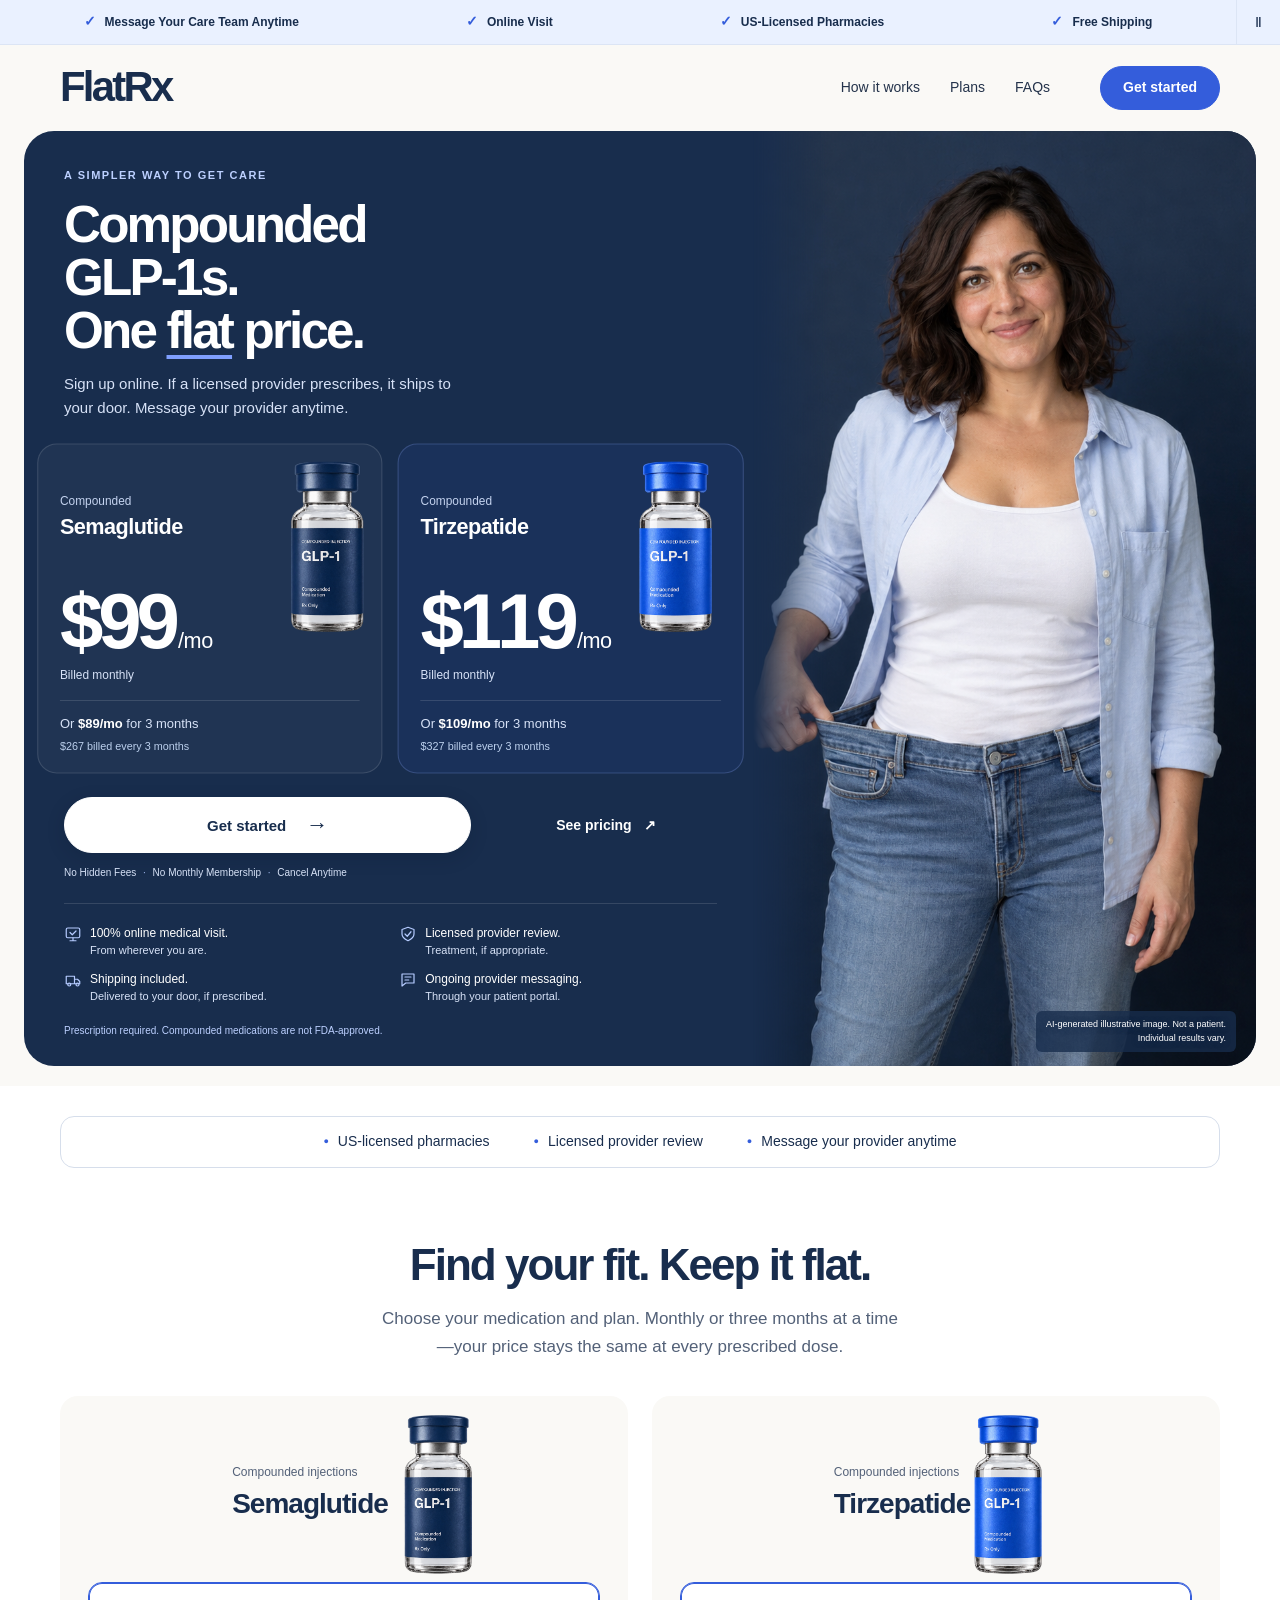
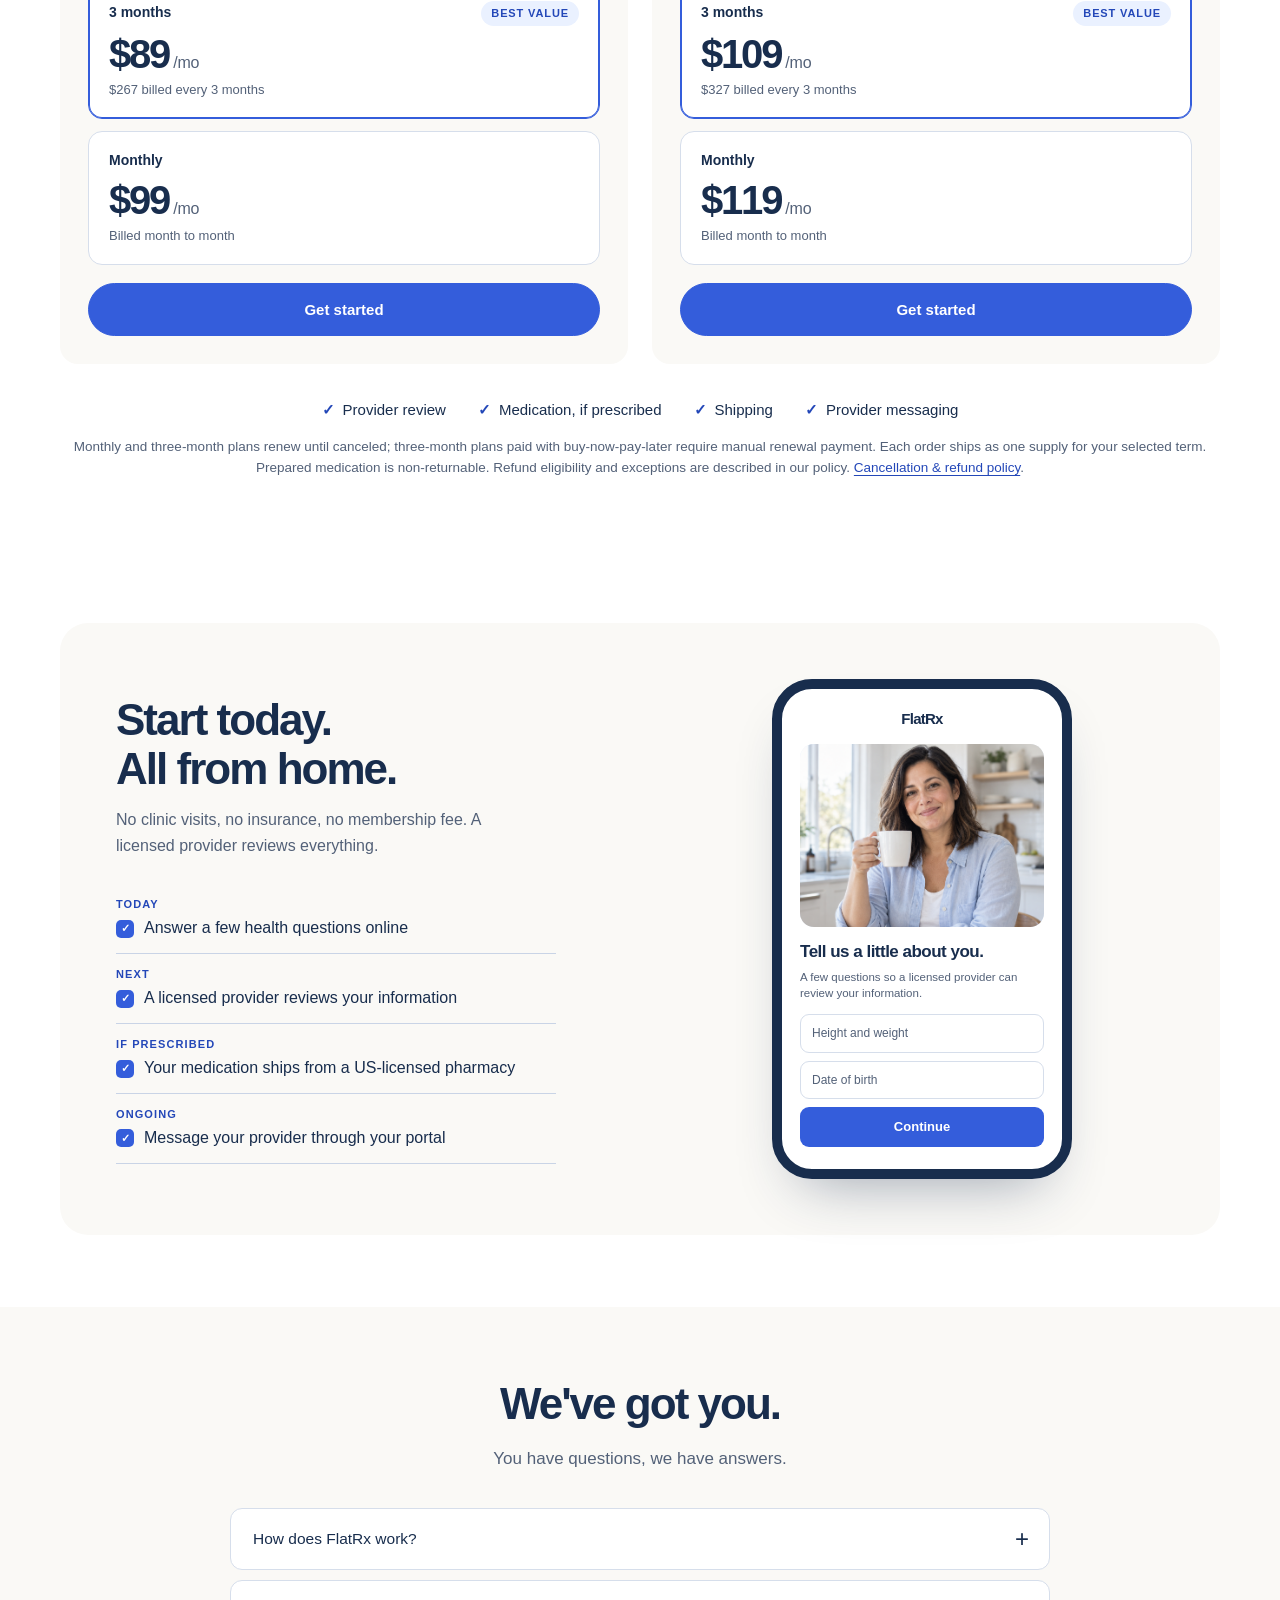
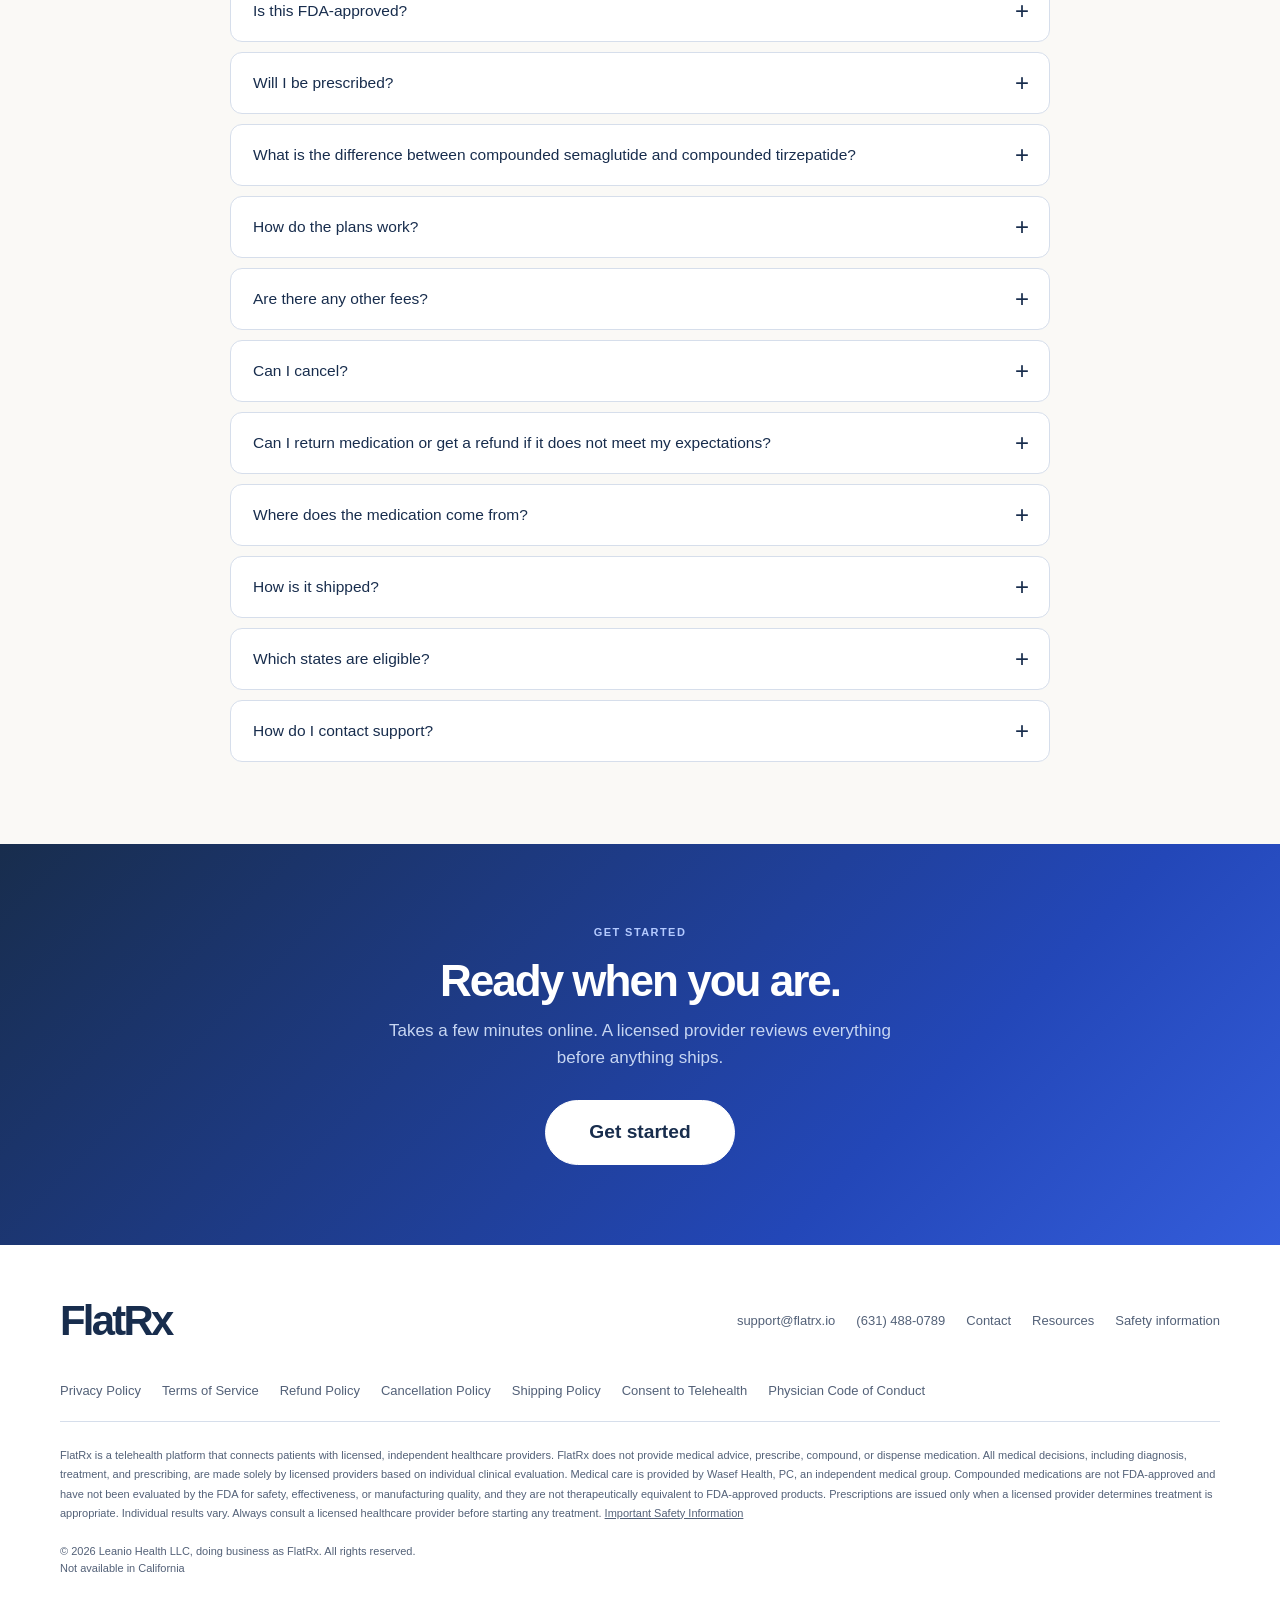
==== commit de9c6485: "Remove street address from footer and pages; say compounded in the FAQ drug question Co-Authored-By:" ====
--- a/index.html
+++ b/index.html
@@ -172,8 +172,8 @@
             <p>Only if a licensed, independent provider reviews your information and decides treatment is appropriate for you. <span data-bind="BRAND_NAME">FlatRx</span> does not prescribe medication or give medical advice.</p>
           </details>
           <details>
-            <summary>What is the difference between semaglutide and tirzepatide?</summary>
-            <p>Both are GLP-1 receptor agonists taken as a weekly injection. Tirzepatide also acts on a second receptor, GIP. Your provider decides which medication, if either, is appropriate for you.</p>
+            <summary>What is the difference between compounded semaglutide and compounded tirzepatide?</summary>
+            <p>Both are GLP-1 receptor agonists taken as a weekly injection. Compounded tirzepatide also acts on a second receptor, GIP. Your provider decides which medication, if either, is appropriate for you.</p>
           </details>
           <details>
             <summary>How do the plans work?</summary>
@@ -247,7 +247,7 @@
       </p>
       <p class="disclaimer"><span data-bind="BRAND_NAME">FlatRx</span> is a telehealth platform that connects patients with licensed, independent healthcare providers. <span data-bind="BRAND_NAME">FlatRx</span> does not provide medical advice, prescribe, compound, or dispense medication. All medical decisions, including diagnosis, treatment, and prescribing, are made solely by licensed providers based on individual clinical evaluation. Medical care is provided by <span data-bind="PROVIDER_GROUP">Wasef Health, PC, an independent medical group</span>. Compounded medications are not FDA-approved and have not been evaluated by the FDA for safety, effectiveness, or manufacturing quality, and they are not therapeutically equivalent to FDA-approved products. Prescriptions are issued only when a licensed provider determines treatment is appropriate. Individual results vary. Always consult a licensed healthcare provider before starting any treatment. <a href="/safety/">Important Safety Information</a></p>
       <p class="copyright">&copy; <span data-year>2026</span> <span data-bind="LEGAL_ENTITY">Leanio Health LLC, doing business as FlatRx</span>. All rights reserved.</p>
-      <p class="foot-addr">68 George Street, 3R, Brooklyn, NY 11206 &middot; Not available in California</p>
+      <p class="foot-addr">Not available in California</p>
     </div>
   </footer>
 
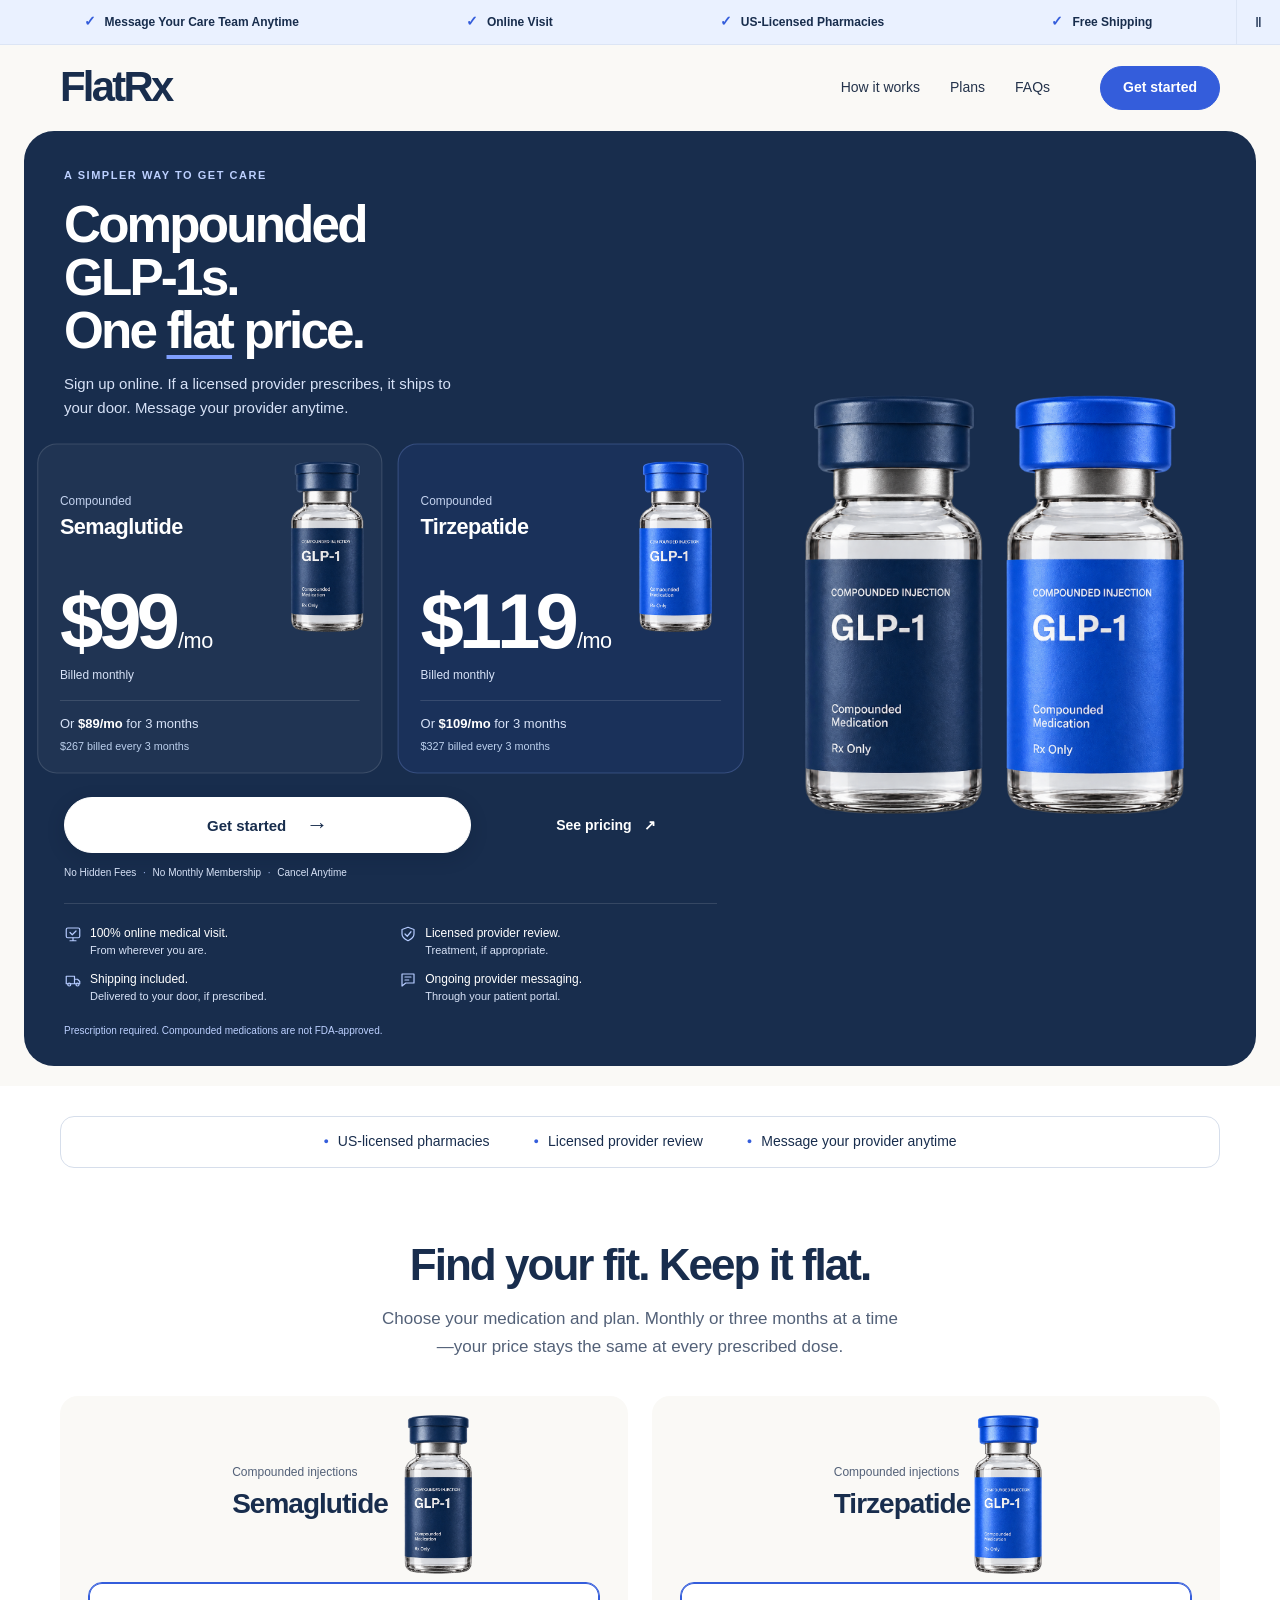
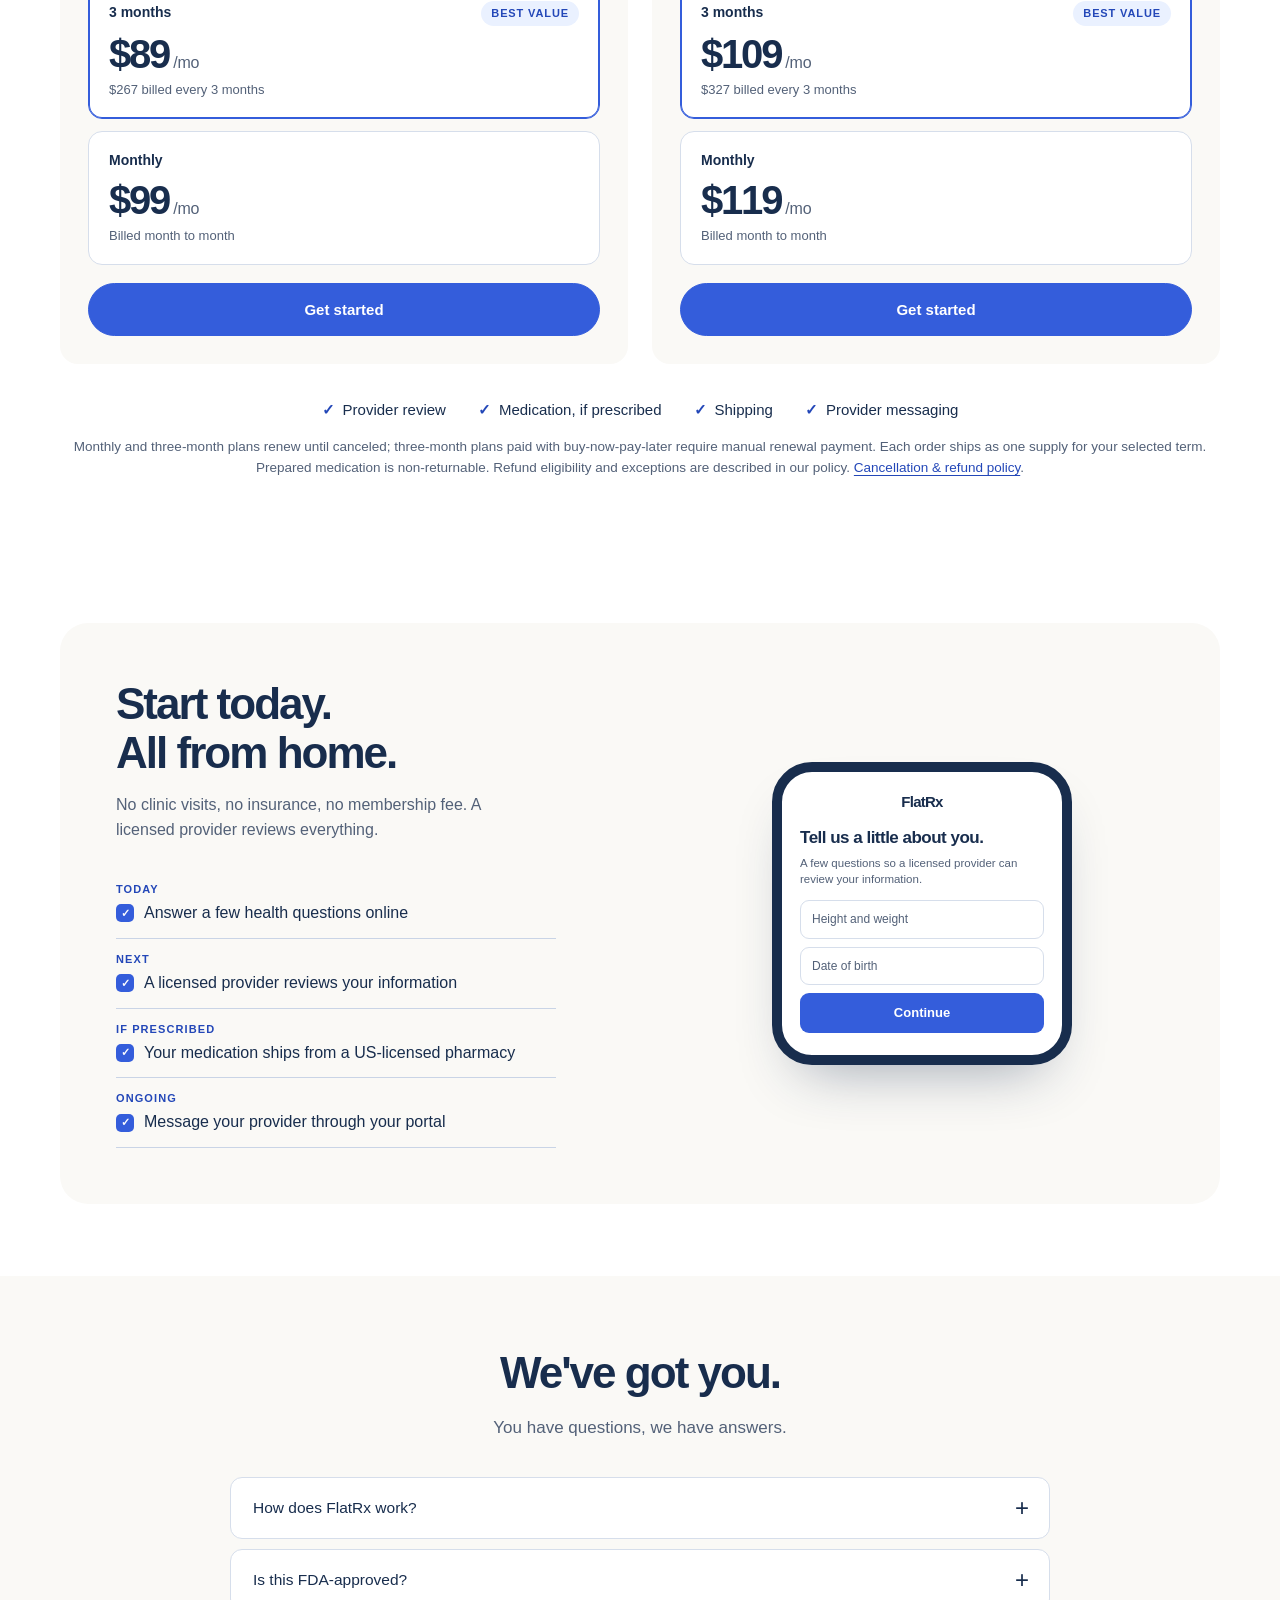
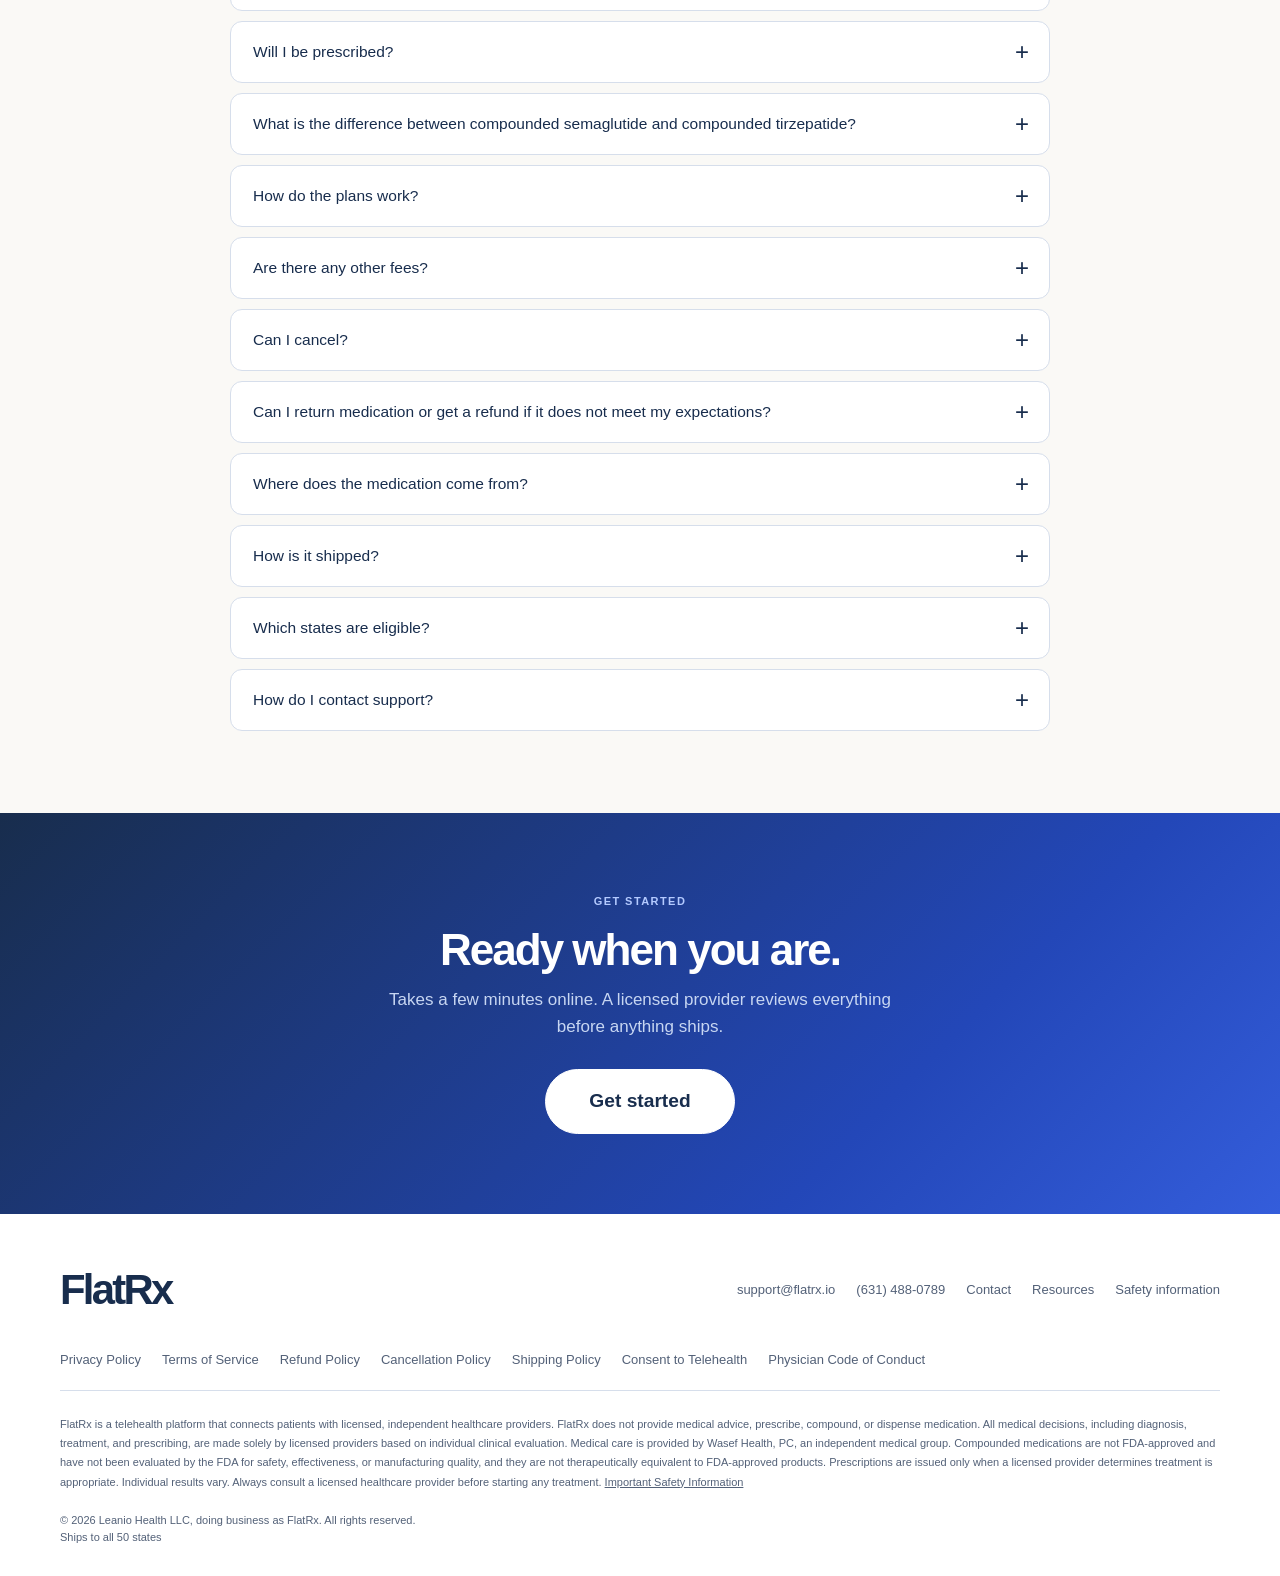
==== commit 392578e2: "Ships to all 50 states; remove AI images of people Replace every "not available in California" line " ====
--- a/index.html
+++ b/index.html
@@ -5,7 +5,7 @@
   <meta name="viewport" content="width=device-width, initial-scale=1">
   <title data-bind="BRAND_NAME">FlatRx</title>
   <meta name="description" content="Compounded GLP-1 medication at one flat price, if a licensed provider prescribes it. Compounded medications are not FDA-approved.">
-  <link rel="stylesheet" href="styles.css?v=20261019">
+  <link rel="stylesheet" href="styles.css?v=20261020">
 </head>
 <body>
   <a class="skip-link" href="#main">Skip to content</a>
@@ -63,9 +63,8 @@
           </ul>
           <p class="fx-prescription">Prescription required. Compounded medications are not FDA-approved.</p>
         </div>
-        <figure class="fx-person">
-          <img src="assets/hero-woman-natural-v4.png" alt="Illustrative woman holding the waistband of loose jeans" width="1122" height="1402" fetchpriority="high">
-          <figcaption>AI-generated illustrative image. Not a patient.<br>Individual results vary.</figcaption>
+        <figure class="fx-person fx-product">
+          <img src="assets/hero-vials-seamless.png" alt="Illustrative compounded medication vials" width="1254" height="1254" fetchpriority="high">
         </figure>
       </div>
     </section>
@@ -141,7 +140,6 @@
           <div class="how-art" aria-hidden="true">
             <div class="phone">
               <div class="phone-top"><span class="phone-brand" data-bind="BRAND_NAME">FlatRx</span></div>
-              <div class="phone-photo"><img src="assets/hero-v4.png" alt="" loading="lazy"></div>
               <p class="phone-h">Tell us a little about you.</p>
               <p class="phone-p">A few questions so a licensed provider can review your information.</p>
               <div class="phone-field"><span>Height and weight</span></div>
@@ -201,7 +199,7 @@
           </details>
           <details>
             <summary>Which states are eligible?</summary>
-            <p>Availability depends on your state and is confirmed during signup before you pay.</p>
+            <p>FlatRx is available in all 50 states.</p>
           </details>
           <details>
             <summary>How do I contact support?</summary>
@@ -247,7 +245,7 @@
       </p>
       <p class="disclaimer"><span data-bind="BRAND_NAME">FlatRx</span> is a telehealth platform that connects patients with licensed, independent healthcare providers. <span data-bind="BRAND_NAME">FlatRx</span> does not provide medical advice, prescribe, compound, or dispense medication. All medical decisions, including diagnosis, treatment, and prescribing, are made solely by licensed providers based on individual clinical evaluation. Medical care is provided by <span data-bind="PROVIDER_GROUP">Wasef Health, PC, an independent medical group</span>. Compounded medications are not FDA-approved and have not been evaluated by the FDA for safety, effectiveness, or manufacturing quality, and they are not therapeutically equivalent to FDA-approved products. Prescriptions are issued only when a licensed provider determines treatment is appropriate. Individual results vary. Always consult a licensed healthcare provider before starting any treatment. <a href="/safety/">Important Safety Information</a></p>
       <p class="copyright">&copy; <span data-year>2026</span> <span data-bind="LEGAL_ENTITY">Leanio Health LLC, doing business as FlatRx</span>. All rights reserved.</p>
-      <p class="foot-addr">Not available in California</p>
+      <p class="foot-addr">Ships to all 50 states</p>
     </div>
   </footer>
 
--- a/styles.css
+++ b/styles.css
@@ -1,4 +1,4 @@
-/* v7 — SnagRx-style page in the blue + warm white palette. Brand and prices stay in config.js. */
+/* v7 — blue + warm white palette. Brand and prices stay in config.js. */
 :root {
   --blue: #345DDB;
   --blue-hover: #2347B8;
@@ -495,6 +495,10 @@
 @media(min-width:1051px) { .fx-person { width:40.8%; } }
 @media(min-width:760px) and (max-width:1050px) { .fx-person { width:38%; } }
 
+/* Product image in the hero's right column, shown whole rather than cropped like a photo. */
+.fx-product > img { object-fit:contain; object-position:center; mask-image:none; box-sizing:border-box; padding:56px 28px 56px 8px; }
+@media(max-width:759px) { .fx-product > img { width:auto; max-width:min(100%, 380px); margin:0 auto; padding:4px 0 28px; } }
+
 /* Closing conversion section and selectable billing plans. */
 .band .lead { margin-inline:auto; text-align:center; }
 .band .btn-lg { font-size:19.2px; min-height:64.8px; padding:16.8px 43.2px; }
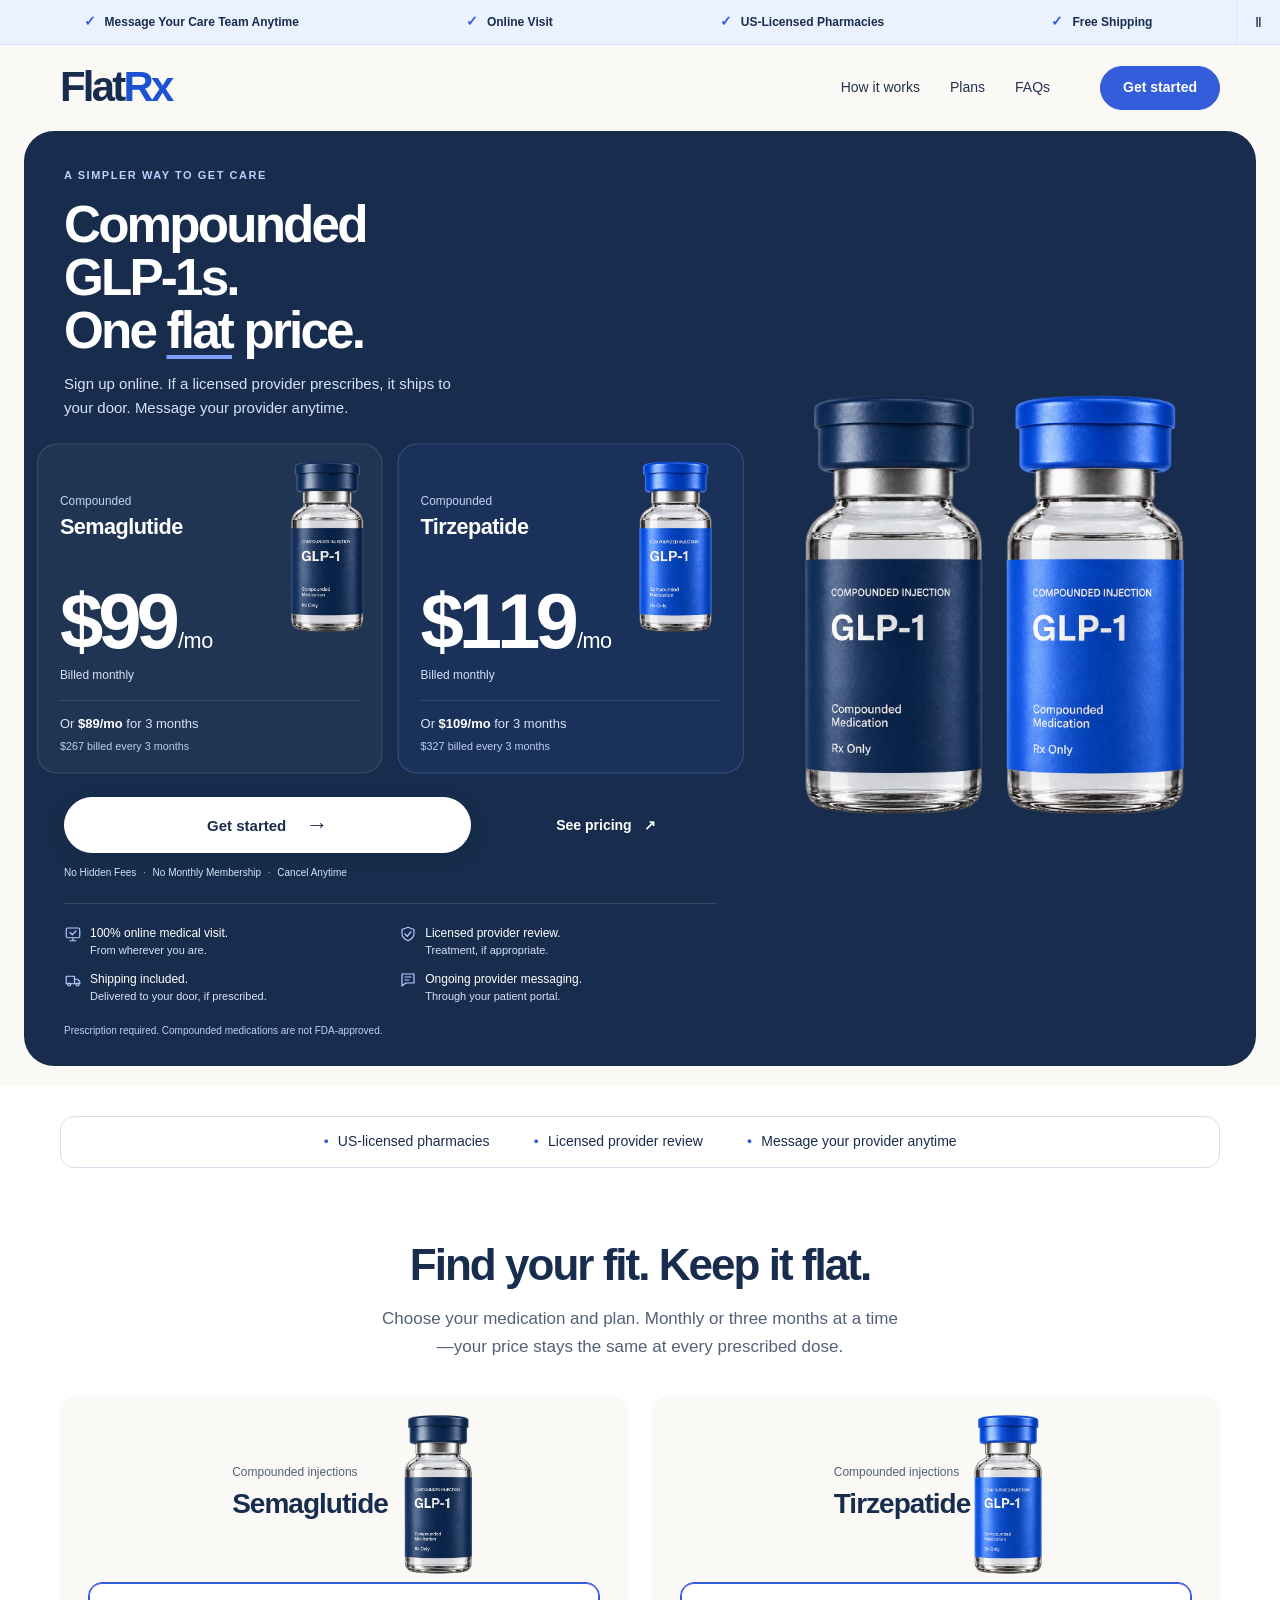
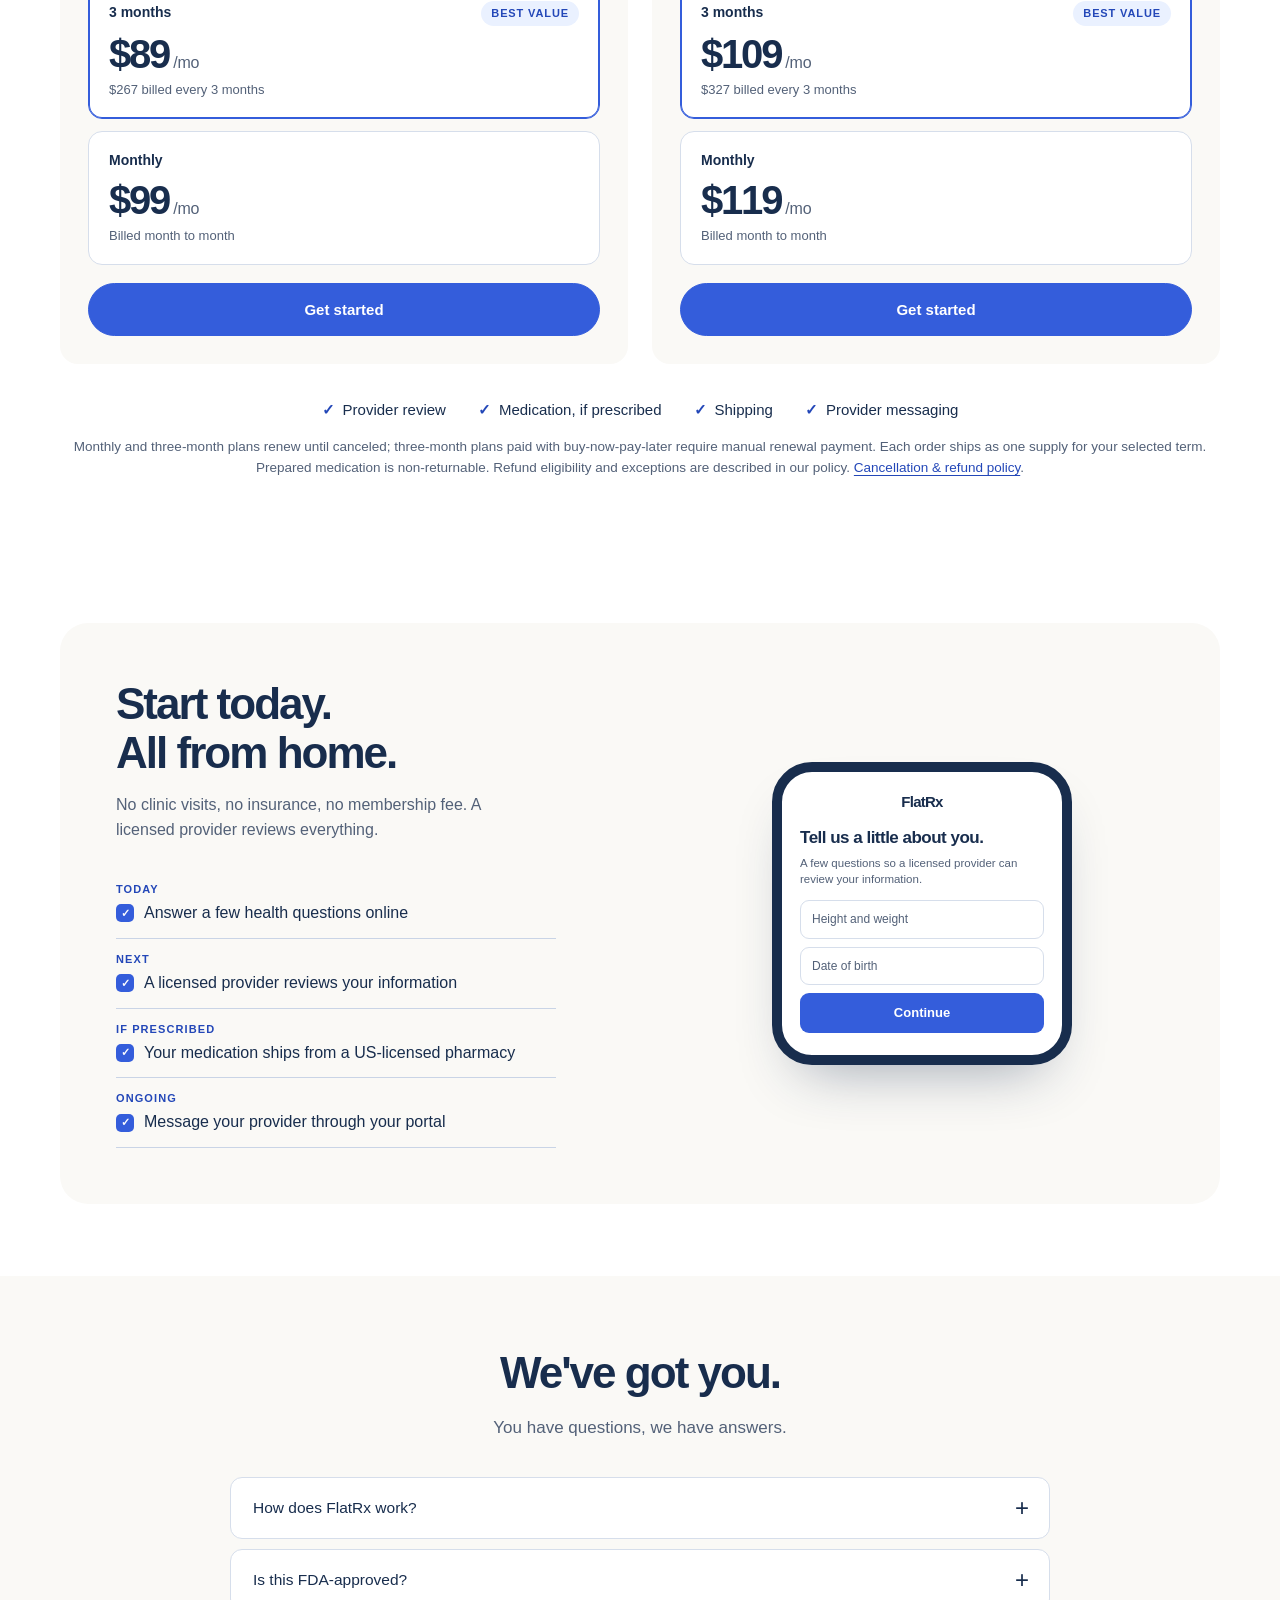
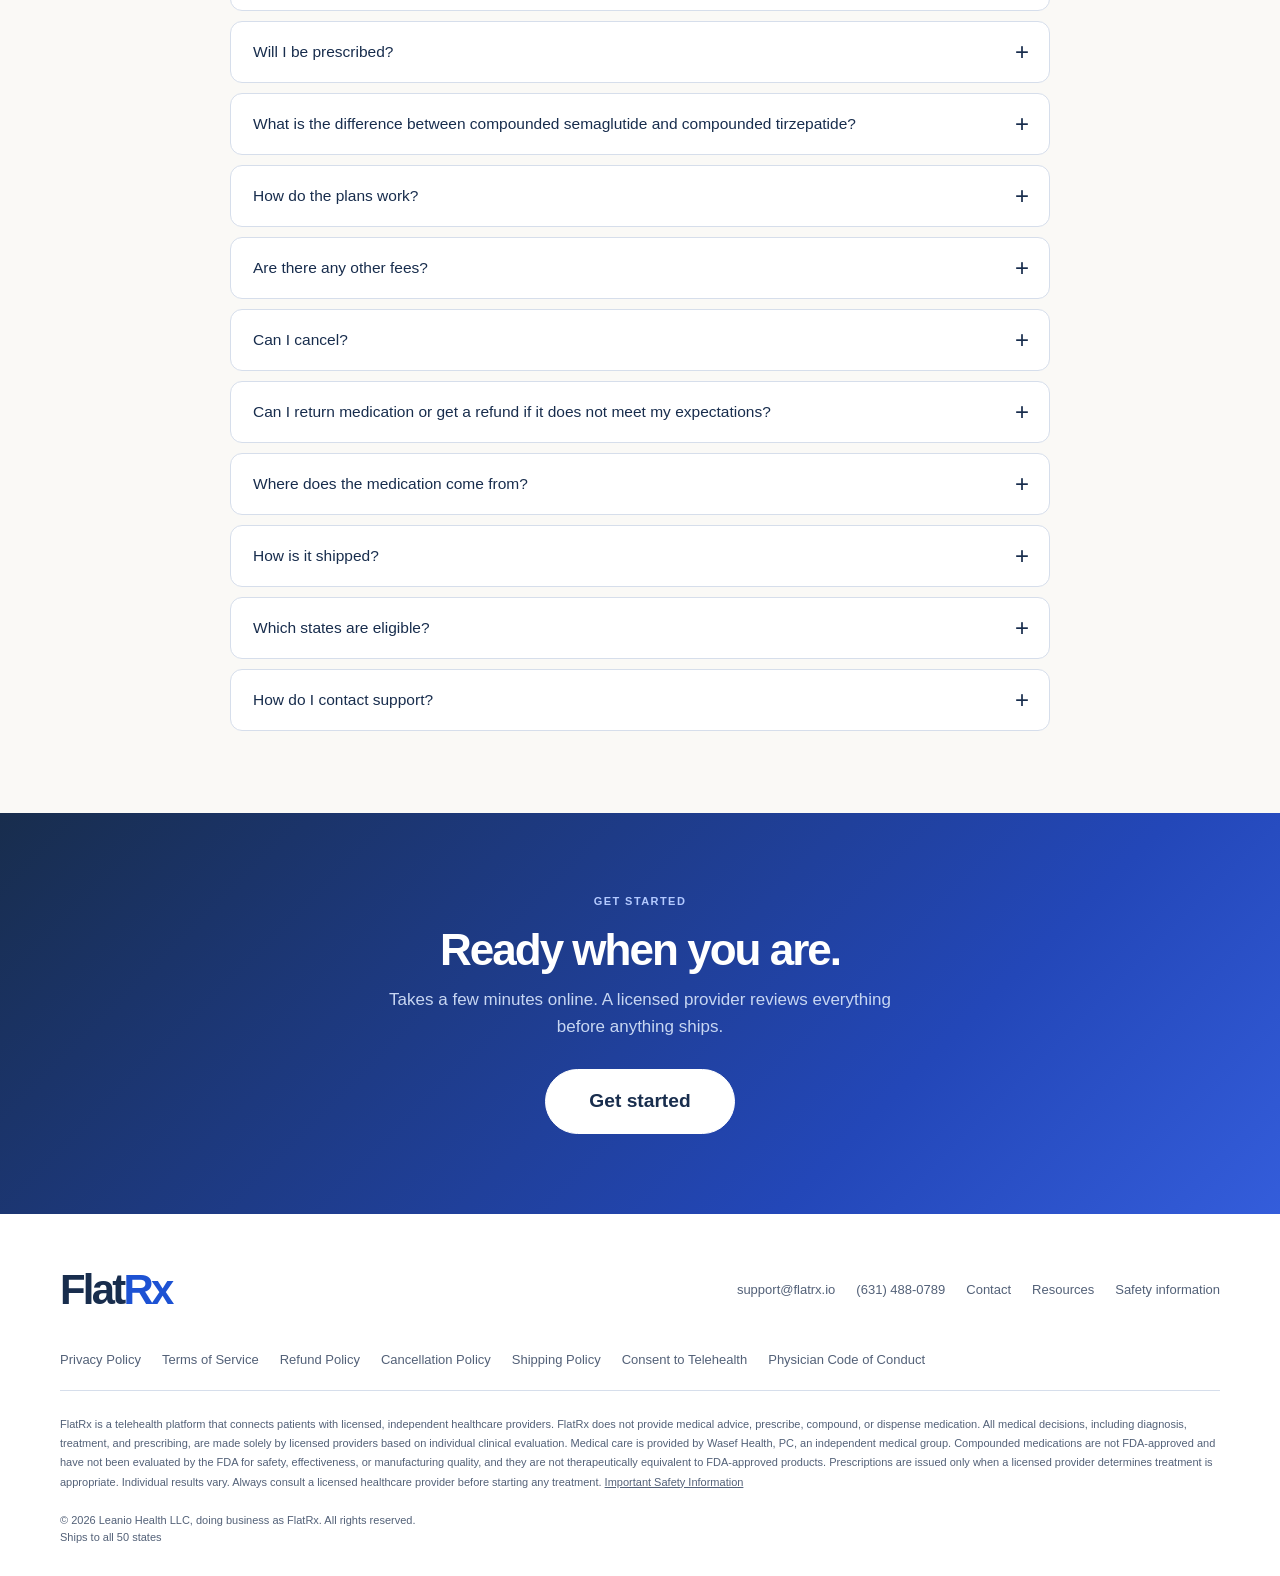
==== commit fe0fb4a5: "Logo: Rx in tirzepatide label blue (#1D52D3) in header and footer on all pages Co-Authored-By: Claud" ====
--- a/index.html
+++ b/index.html
@@ -3,9 +3,14 @@
 <head>
   <meta charset="utf-8">
   <meta name="viewport" content="width=device-width, initial-scale=1">
+  <link rel="icon" href="/favicon.ico" sizes="48x48">
+  <link rel="icon" type="image/svg+xml" href="/favicon.svg">
+  <link rel="icon" type="image/png" sizes="32x32" href="/favicon-32x32.png">
+  <link rel="icon" type="image/png" sizes="16x16" href="/favicon-16x16.png">
+  <link rel="apple-touch-icon" sizes="180x180" href="/apple-touch-icon.png">
   <title data-bind="BRAND_NAME">FlatRx</title>
   <meta name="description" content="Compounded GLP-1 medication at one flat price, if a licensed provider prescribes it. Compounded medications are not FDA-approved.">
-  <link rel="stylesheet" href="styles.css?v=20261020">
+  <link rel="stylesheet" href="styles.css?v=20261020b">
 </head>
 <body>
   <a class="skip-link" href="#main">Skip to content</a>
@@ -18,7 +23,7 @@
   <!-- Top bar -->
   <header class="top">
     <div class="wrap top-inner">
-      <a href="#main" class="brand" data-bind="BRAND_NAME">FlatRx</a>
+      <a href="#main" class="brand">Flat<span class="brand-rx">Rx</span></a>
       <nav class="nav" aria-label="Main navigation"><a href="#how">How it works</a><a href="#plans">Plans</a><a href="#faq">FAQs</a></nav>
       <a class="btn btn-sm" data-cta data-bind="CTA_LABEL">Get started</a>
     </div>
@@ -225,7 +230,7 @@
   <footer class="foot">
     <div class="wrap">
       <div class="foot-row">
-        <p class="brand" data-bind="BRAND_NAME">FlatRx</p>
+        <p class="brand">Flat<span class="brand-rx">Rx</span></p>
         <p class="foot-links">
           <a data-mailto="SUPPORT_EMAIL" href="mailto:support@flatrx.io" data-bind="SUPPORT_EMAIL">support@flatrx.io</a>
           <a data-tel="SUPPORT_PHONE" href="tel:+16314880789" data-bind="SUPPORT_PHONE">(631) 488-0789</a>
--- a/styles.css
+++ b/styles.css
@@ -241,6 +241,7 @@
 @keyframes fx-scroll { to { transform: translateX(-50%); } }
 .top-inner { border-bottom: 0; }
 .top .brand, .foot .brand { font-size: 41.8761px; letter-spacing: -.065em; }
+.brand-rx { color: #1D52D3; }
 .fx-hero { padding: 0 24px 20px; background: var(--cream); }
 .fx-panel { position: relative; isolation: isolate; max-width: 1280px; margin: 0 auto; overflow: hidden; border-radius: 30px; background: var(--navy); color: #fff; }
 .fx-panel::before { content: ""; position: absolute; inset: 0; z-index: -1; background: radial-gradient(ellipse at 100% 35%, #345DDB88, transparent 58%); pointer-events: none; }
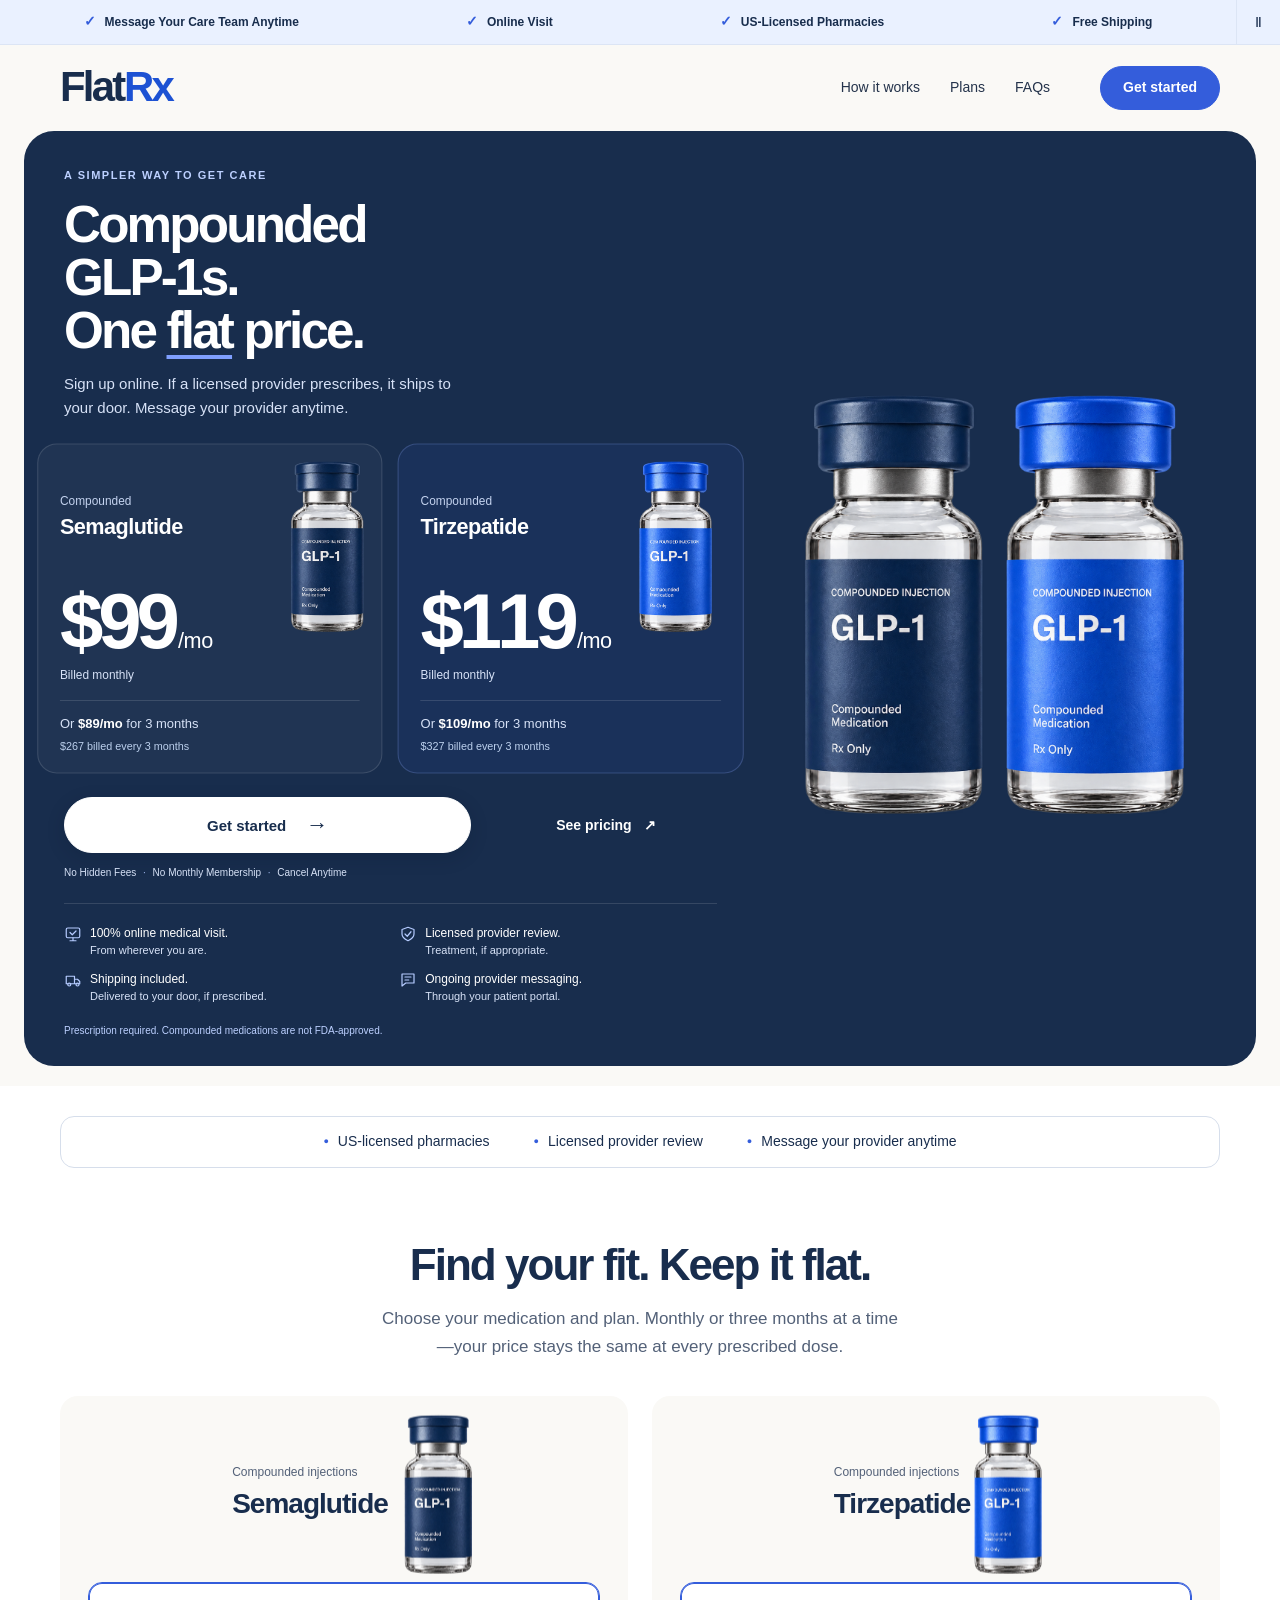
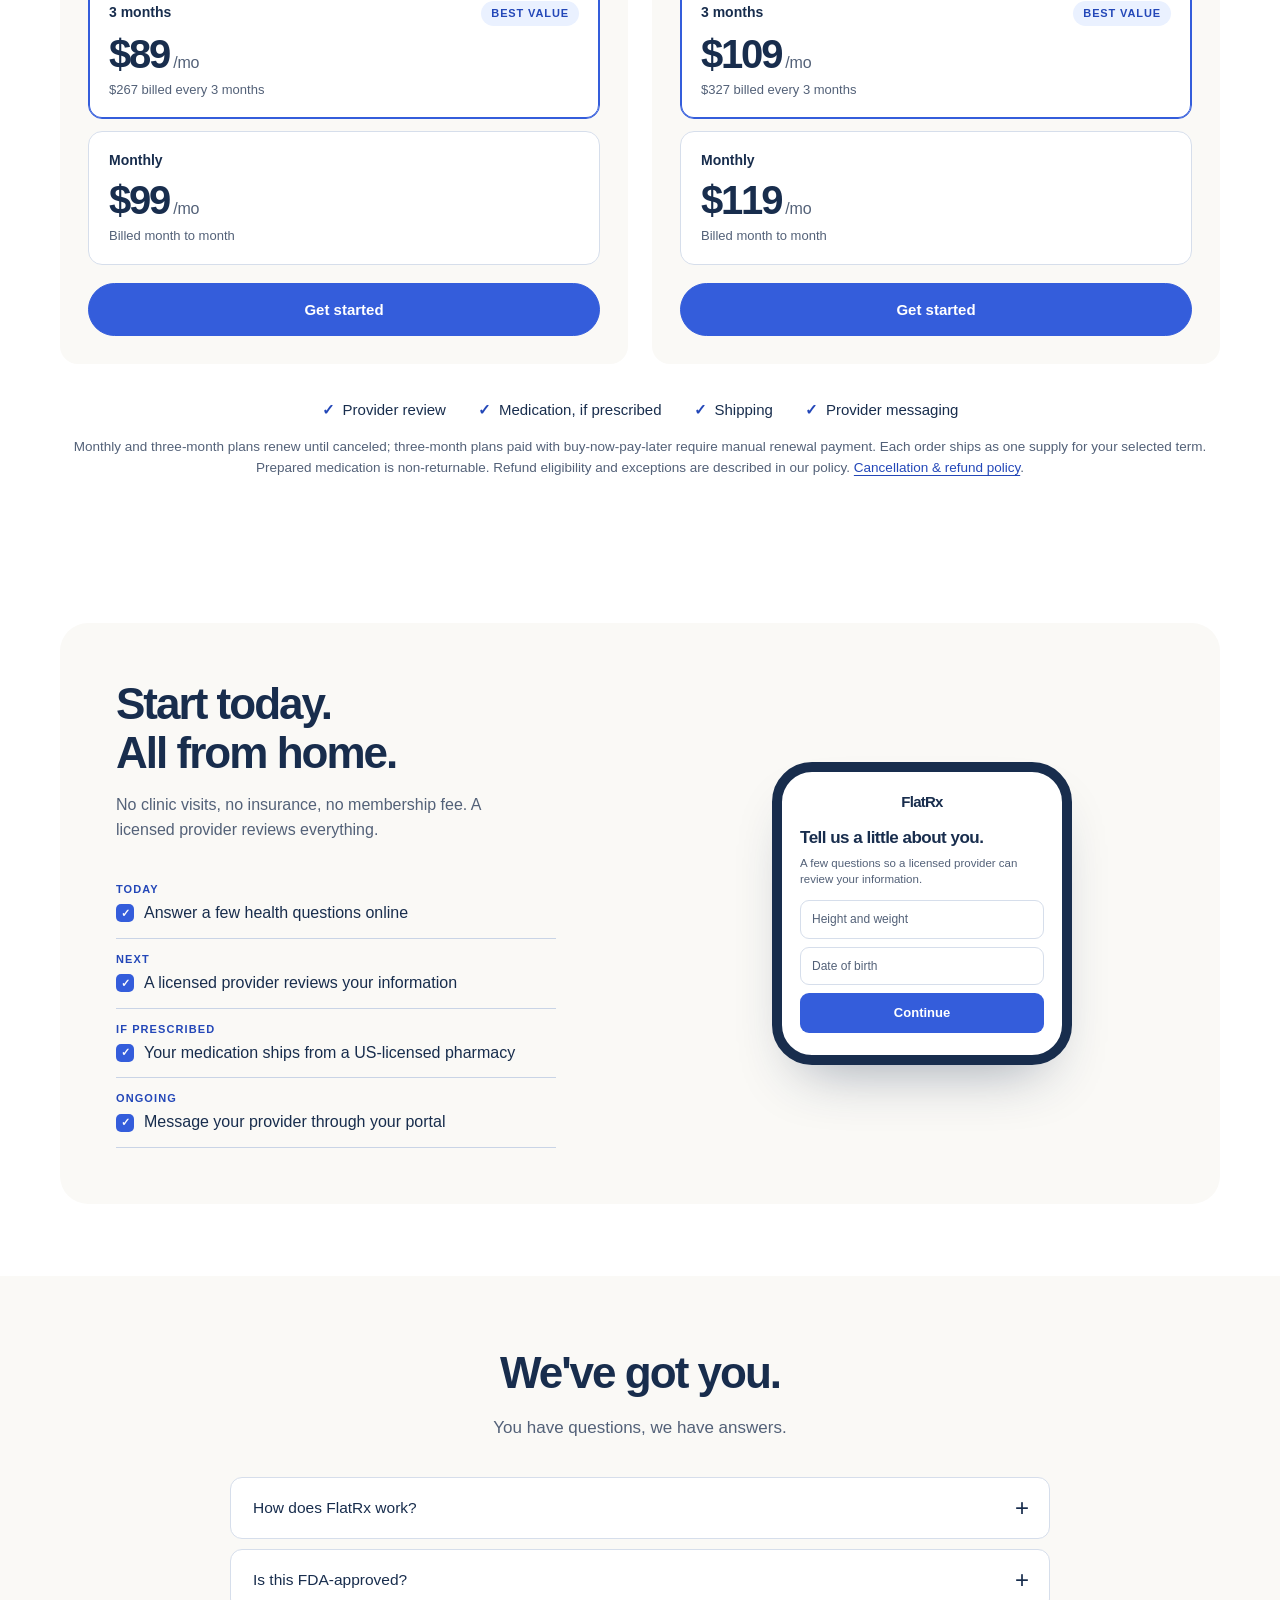
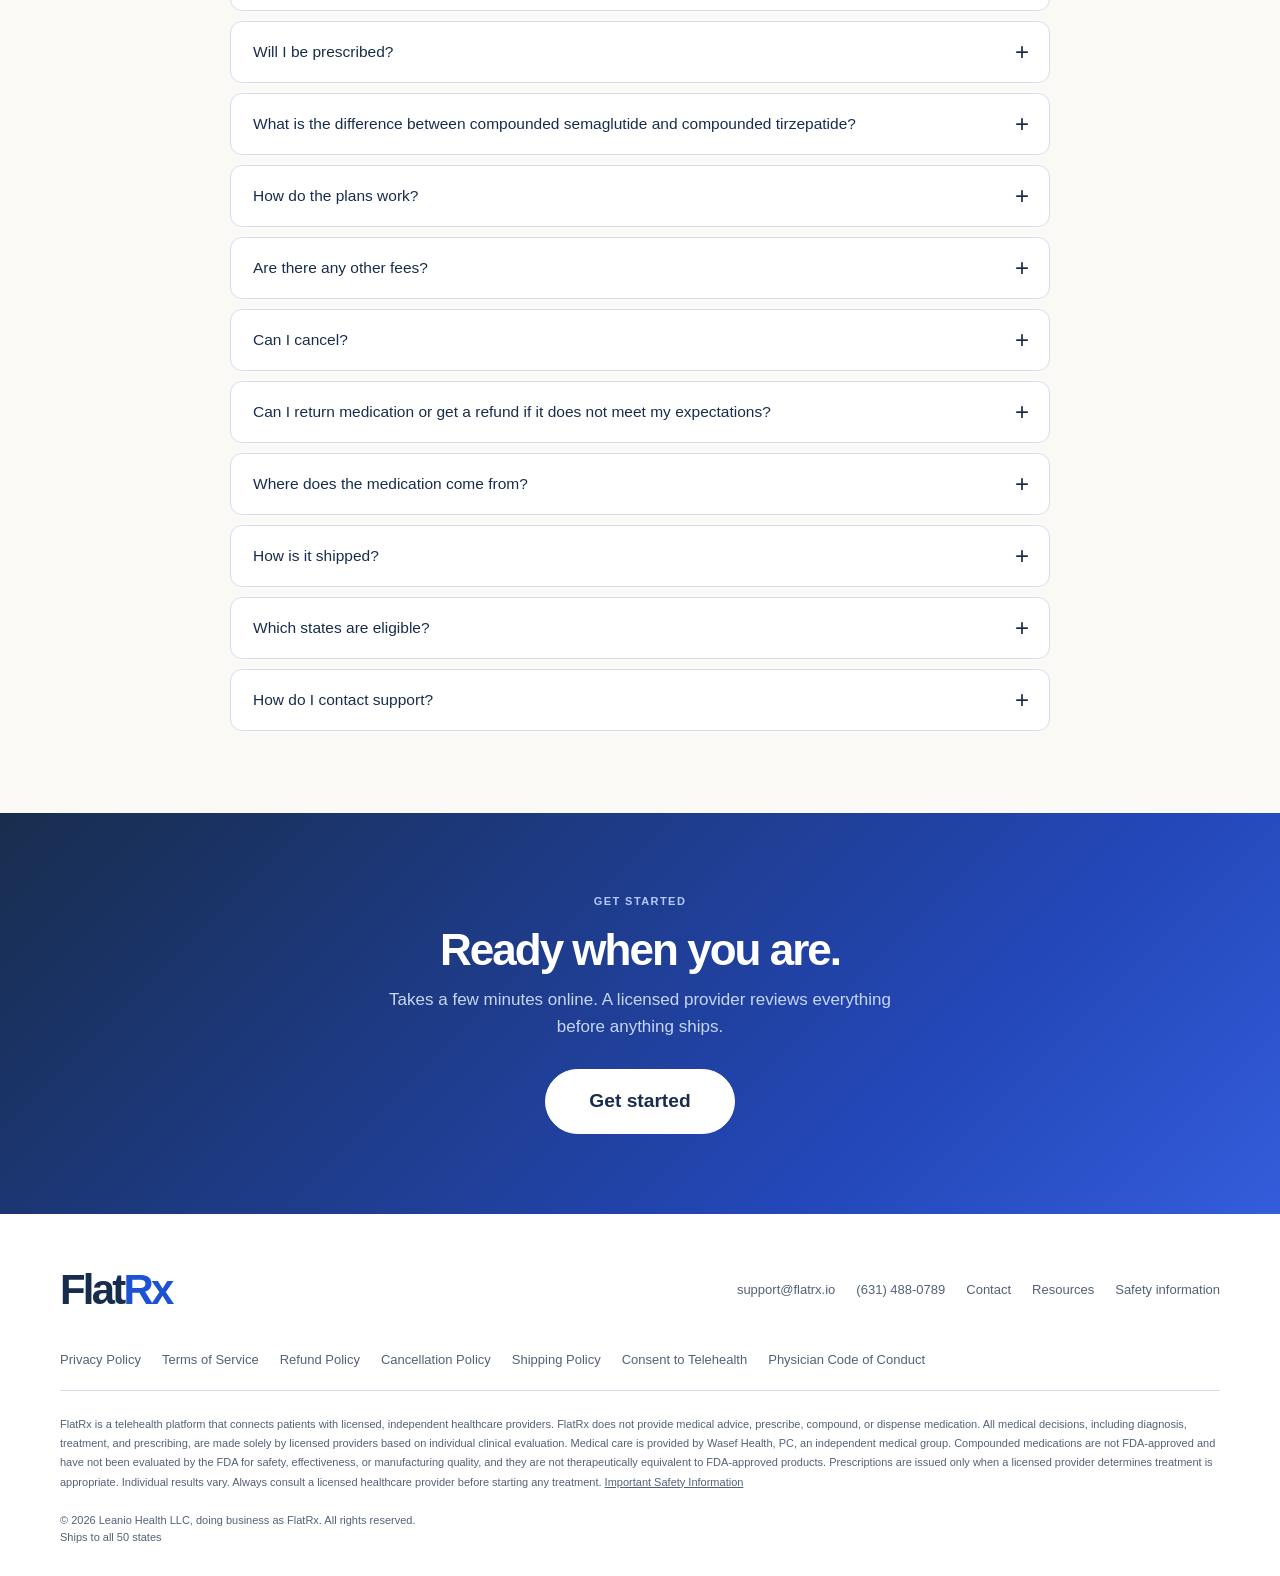
==== commit 626a29fa: "Logo animation: header logo squashes flat and pops back up on load and hover (reduced-motion safe) C" ====
--- a/index.html
+++ b/index.html
@@ -10,7 +10,7 @@
   <link rel="apple-touch-icon" sizes="180x180" href="/apple-touch-icon.png">
   <title data-bind="BRAND_NAME">FlatRx</title>
   <meta name="description" content="Compounded GLP-1 medication at one flat price, if a licensed provider prescribes it. Compounded medications are not FDA-approved.">
-  <link rel="stylesheet" href="styles.css?v=20261020b">
+  <link rel="stylesheet" href="styles.css?v=20261020c">
 </head>
 <body>
   <a class="skip-link" href="#main">Skip to content</a>
@@ -23,7 +23,7 @@
   <!-- Top bar -->
   <header class="top">
     <div class="wrap top-inner">
-      <a href="#main" class="brand">Flat<span class="brand-rx">Rx</span></a>
+      <a href="#main" class="brand"><span class="brand-flat">Flat</span><span class="brand-rx">Rx</span></a>
       <nav class="nav" aria-label="Main navigation"><a href="#how">How it works</a><a href="#plans">Plans</a><a href="#faq">FAQs</a></nav>
       <a class="btn btn-sm" data-cta data-bind="CTA_LABEL">Get started</a>
     </div>
@@ -230,7 +230,7 @@
   <footer class="foot">
     <div class="wrap">
       <div class="foot-row">
-        <p class="brand">Flat<span class="brand-rx">Rx</span></p>
+        <p class="brand"><span class="brand-flat">Flat</span><span class="brand-rx">Rx</span></p>
         <p class="foot-links">
           <a data-mailto="SUPPORT_EMAIL" href="mailto:support@flatrx.io" data-bind="SUPPORT_EMAIL">support@flatrx.io</a>
           <a data-tel="SUPPORT_PHONE" href="tel:+16314880789" data-bind="SUPPORT_PHONE">(631) 488-0789</a>
--- a/styles.css
+++ b/styles.css
@@ -242,6 +242,14 @@
 .top-inner { border-bottom: 0; }
 .top .brand, .foot .brand { font-size: 41.8761px; letter-spacing: -.065em; }
 .brand-rx { color: #1D52D3; }
+/* Logo: squashes flat, pops back up (once on load, again on hover) */
+.top .brand .brand-flat, .top .brand .brand-rx { display: inline-block; transform-origin: 50% 100%; }
+.top .brand .brand-flat { animation: fxPop .62s cubic-bezier(.3,1.4,.5,1) both; }
+.top .brand .brand-rx { animation: fxPop .62s cubic-bezier(.3,1.4,.5,1) .14s both; }
+.top .brand:hover .brand-flat, .top .brand:hover .brand-rx { animation-name: fxPopAgain; }
+@keyframes fxPop { 0% { transform: scale(1.22,.1); } 55% { transform: scale(.95,1.1); } 78% { transform: scale(1.02,.97); } 100% { transform: none; } }
+@keyframes fxPopAgain { 0% { transform: none; } 25% { transform: scale(1.22,.1); } 65% { transform: scale(.95,1.1); } 85% { transform: scale(1.02,.97); } 100% { transform: none; } }
+@media (prefers-reduced-motion: reduce) { .top .brand .brand-flat, .top .brand .brand-rx { animation: none !important; } }
 .fx-hero { padding: 0 24px 20px; background: var(--cream); }
 .fx-panel { position: relative; isolation: isolate; max-width: 1280px; margin: 0 auto; overflow: hidden; border-radius: 30px; background: var(--navy); color: #fff; }
 .fx-panel::before { content: ""; position: absolute; inset: 0; z-index: -1; background: radial-gradient(ellipse at 100% 35%, #345DDB88, transparent 58%); pointer-events: none; }
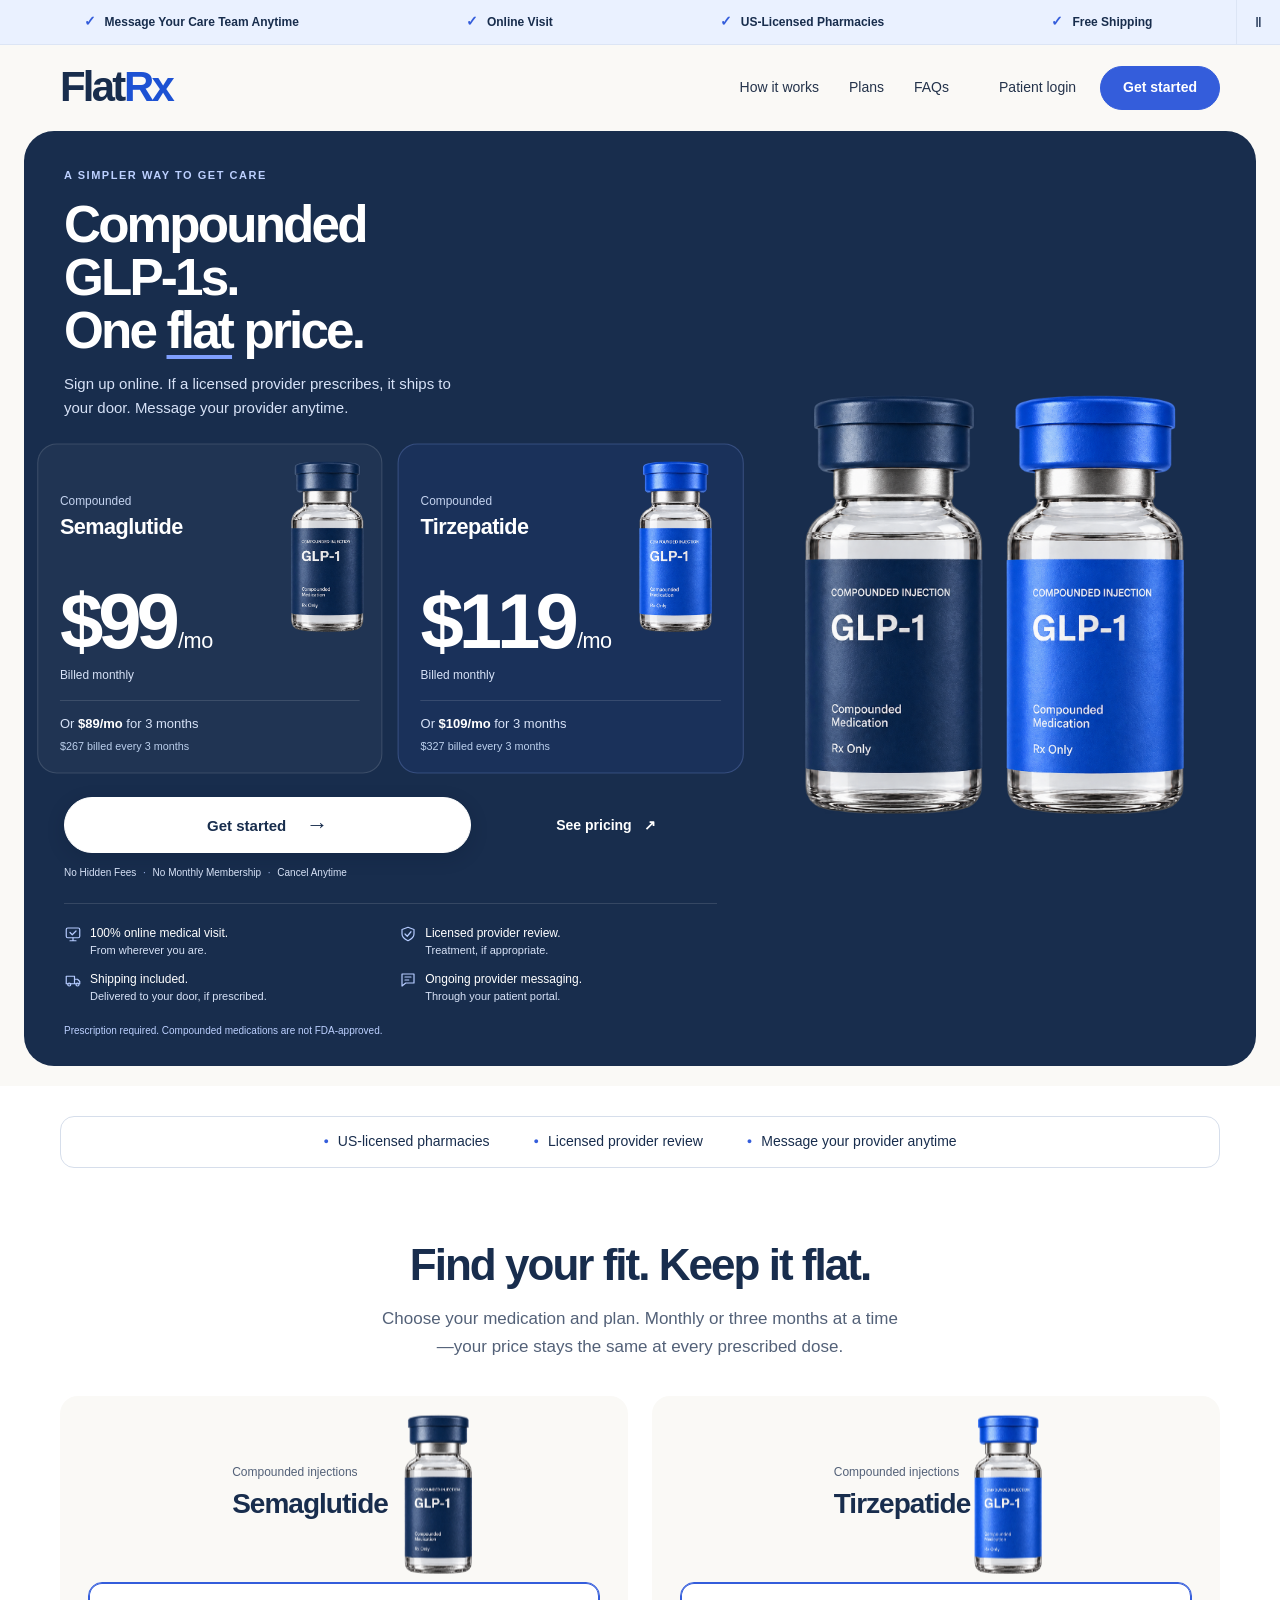
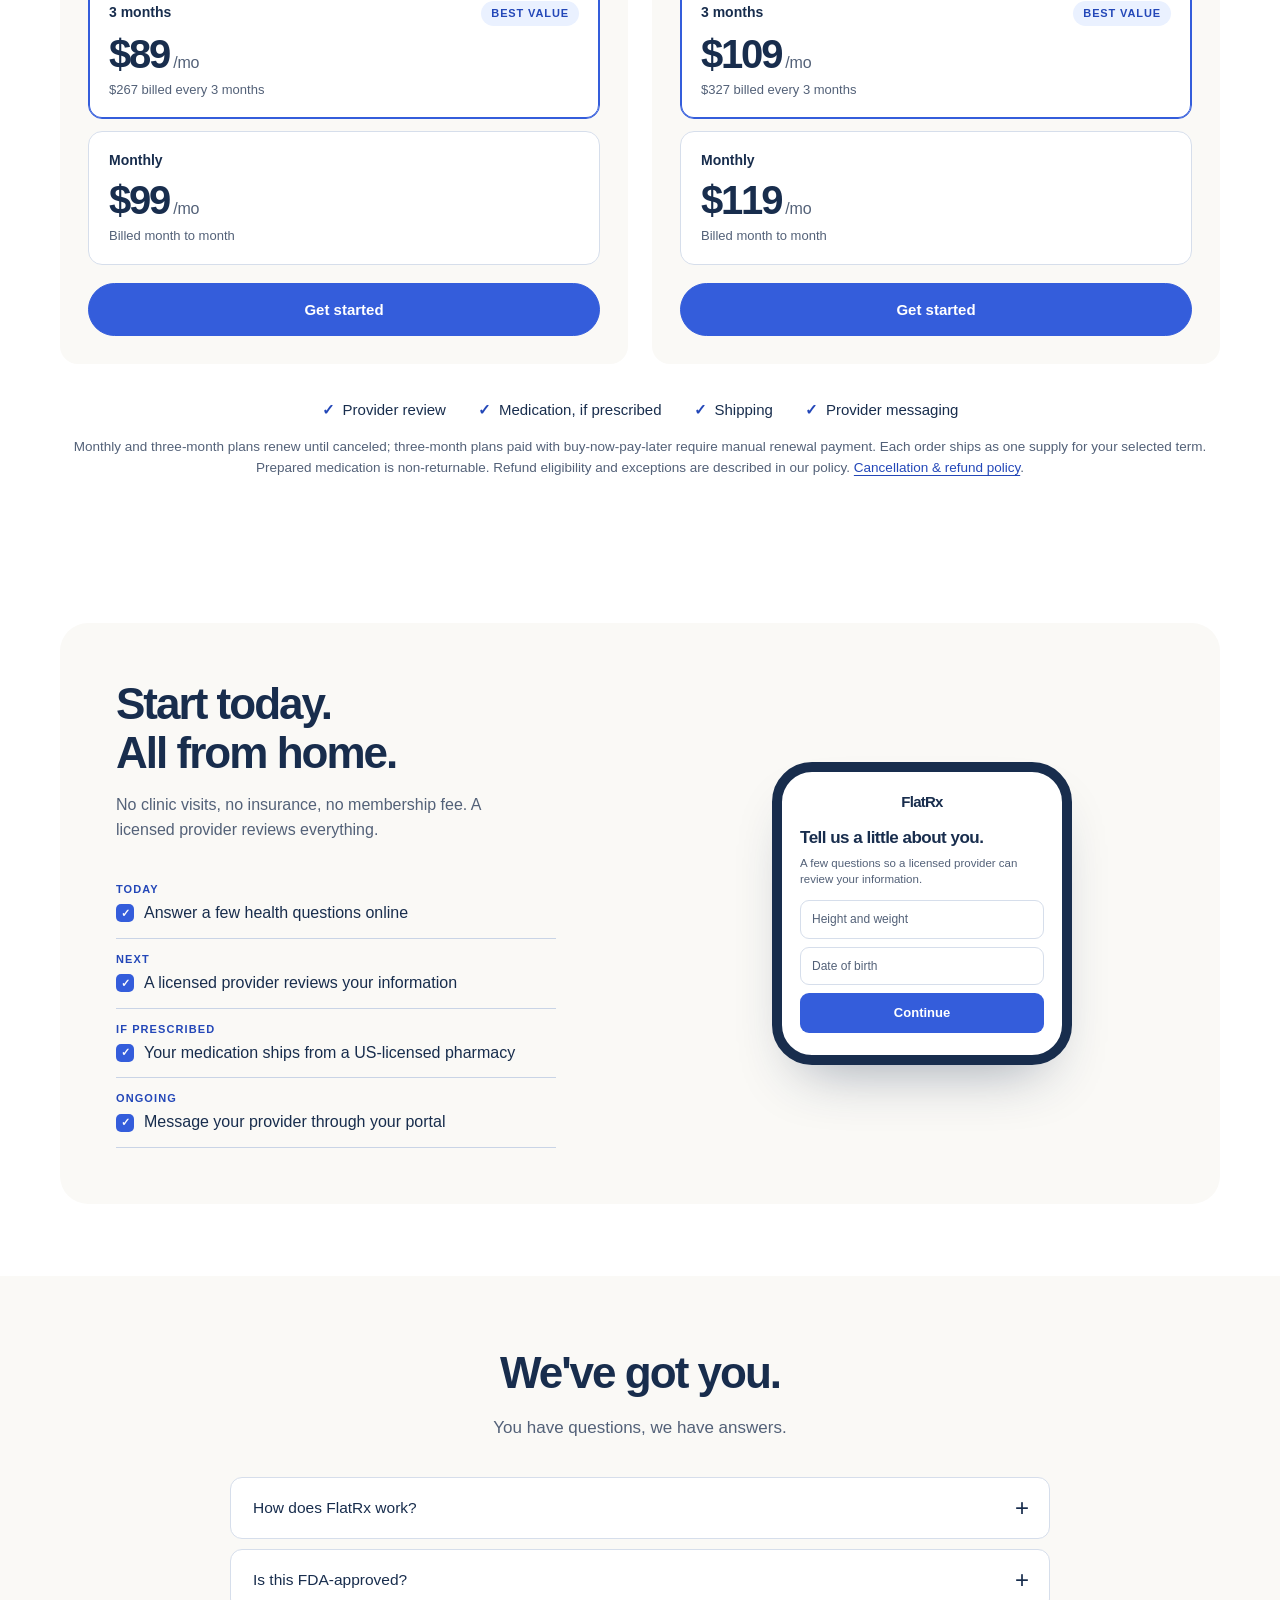
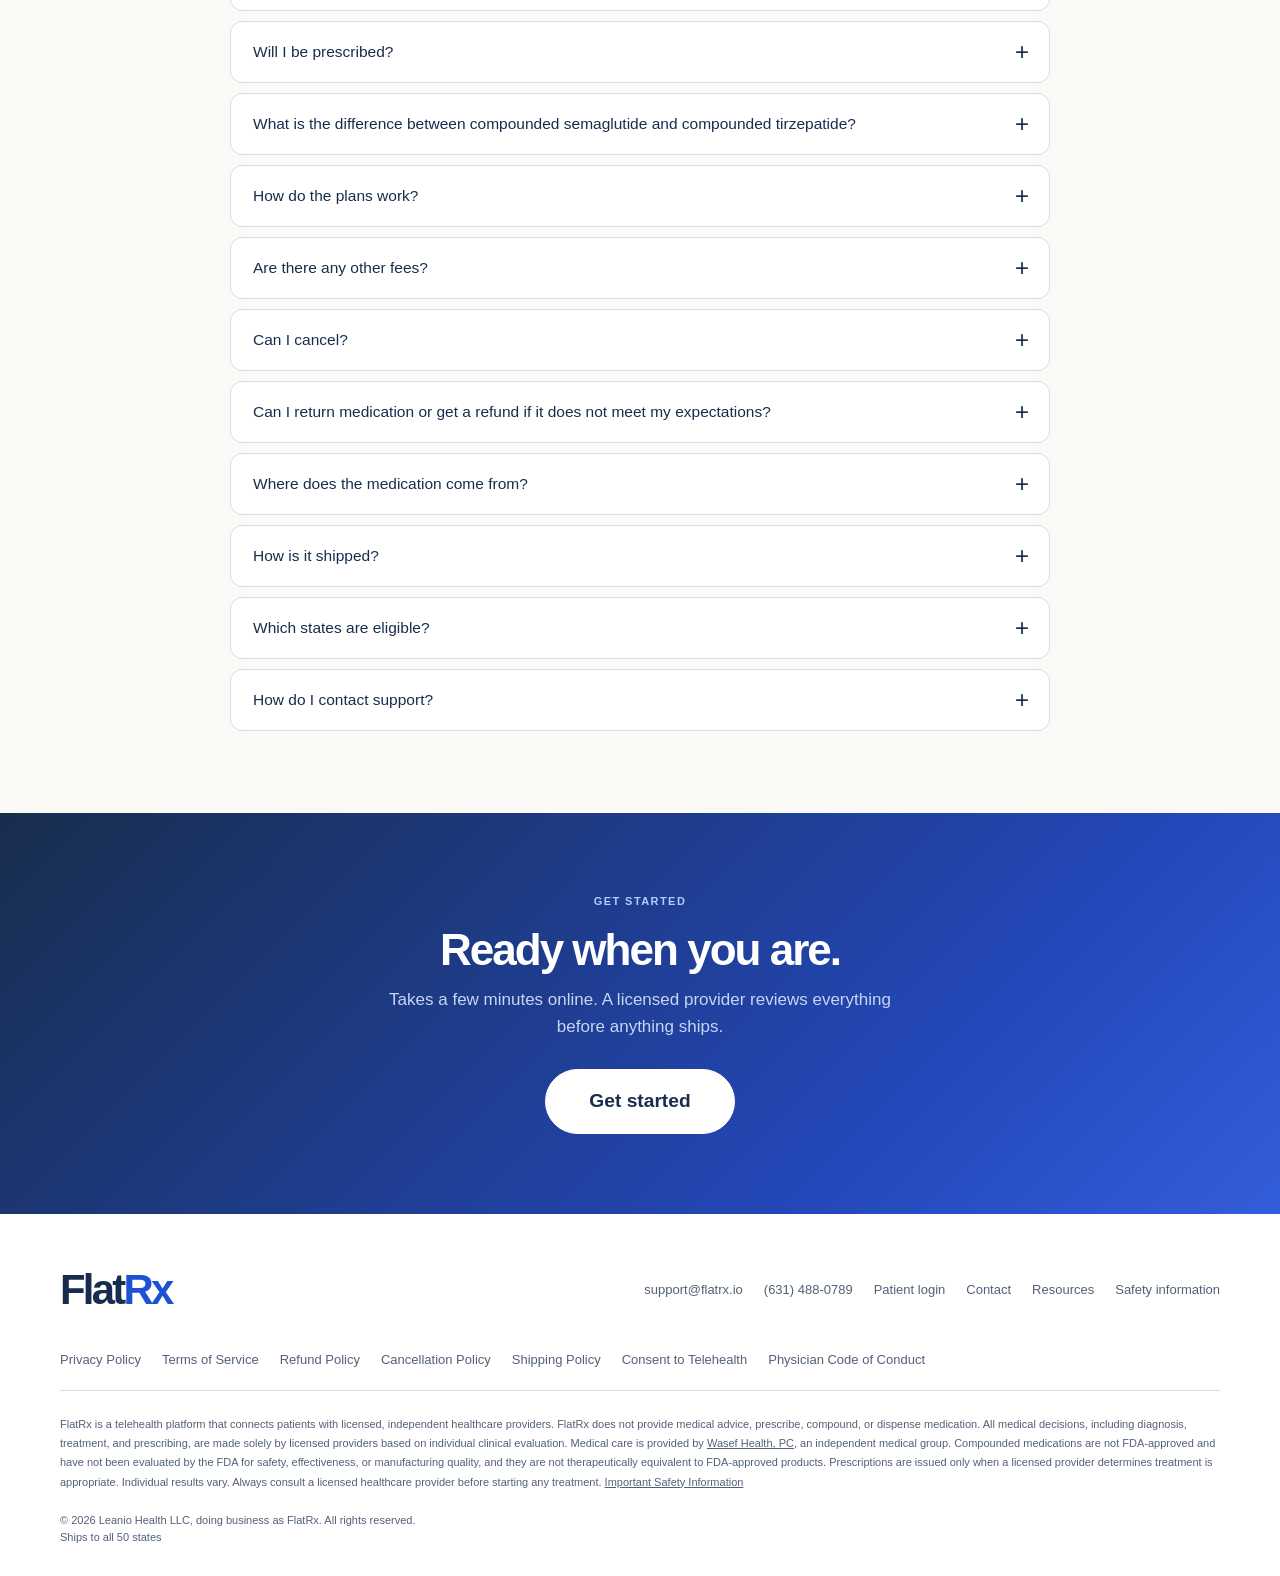
==== commit 42b47c6e: "Point Get started at the live intake; add Patient login and Wasef Health link Every CTA now opens ht" ====
--- a/index.html
+++ b/index.html
@@ -10,7 +10,7 @@
   <link rel="apple-touch-icon" sizes="180x180" href="/apple-touch-icon.png">
   <title data-bind="BRAND_NAME">FlatRx</title>
   <meta name="description" content="Compounded GLP-1 medication at one flat price, if a licensed provider prescribes it. Compounded medications are not FDA-approved.">
-  <link rel="stylesheet" href="styles.css?v=20261020c">
+  <link rel="stylesheet" href="styles.css?v=20261020d">
 </head>
 <body>
   <a class="skip-link" href="#main">Skip to content</a>
@@ -25,6 +25,7 @@
     <div class="wrap top-inner">
       <a href="#main" class="brand"><span class="brand-flat">Flat</span><span class="brand-rx">Rx</span></a>
       <nav class="nav" aria-label="Main navigation"><a href="#how">How it works</a><a href="#plans">Plans</a><a href="#faq">FAQs</a></nav>
+      <a class="top-login" href="https://my.flatrx.io/"><span class="top-login-full">Patient login</span><span class="top-login-short">Log in</span></a>
       <a class="btn btn-sm" data-cta data-bind="CTA_LABEL">Get started</a>
     </div>
   </header>
@@ -234,6 +235,7 @@
         <p class="foot-links">
           <a data-mailto="SUPPORT_EMAIL" href="mailto:support@flatrx.io" data-bind="SUPPORT_EMAIL">support@flatrx.io</a>
           <a data-tel="SUPPORT_PHONE" href="tel:+16314880789" data-bind="SUPPORT_PHONE">(631) 488-0789</a>
+          <a href="https://my.flatrx.io/">Patient login</a>
           <a href="/contact/">Contact</a>
           <a href="/resources/">Resources</a>
           <a href="/safety/">Safety information</a>
@@ -248,7 +250,7 @@
         <a href="/telehealth-consent/">Consent to Telehealth</a>
         <a href="/code-of-conduct/">Physician Code of Conduct</a>
       </p>
-      <p class="disclaimer"><span data-bind="BRAND_NAME">FlatRx</span> is a telehealth platform that connects patients with licensed, independent healthcare providers. <span data-bind="BRAND_NAME">FlatRx</span> does not provide medical advice, prescribe, compound, or dispense medication. All medical decisions, including diagnosis, treatment, and prescribing, are made solely by licensed providers based on individual clinical evaluation. Medical care is provided by <span data-bind="PROVIDER_GROUP">Wasef Health, PC, an independent medical group</span>. Compounded medications are not FDA-approved and have not been evaluated by the FDA for safety, effectiveness, or manufacturing quality, and they are not therapeutically equivalent to FDA-approved products. Prescriptions are issued only when a licensed provider determines treatment is appropriate. Individual results vary. Always consult a licensed healthcare provider before starting any treatment. <a href="/safety/">Important Safety Information</a></p>
+      <p class="disclaimer"><span data-bind="BRAND_NAME">FlatRx</span> is a telehealth platform that connects patients with licensed, independent healthcare providers. <span data-bind="BRAND_NAME">FlatRx</span> does not provide medical advice, prescribe, compound, or dispense medication. All medical decisions, including diagnosis, treatment, and prescribing, are made solely by licensed providers based on individual clinical evaluation. Medical care is provided by <a data-href="PROVIDER_URL" href="https://wasef-health.com/"><span data-bind="PROVIDER_GROUP">Wasef Health, PC</span></a>, an independent medical group. Compounded medications are not FDA-approved and have not been evaluated by the FDA for safety, effectiveness, or manufacturing quality, and they are not therapeutically equivalent to FDA-approved products. Prescriptions are issued only when a licensed provider determines treatment is appropriate. Individual results vary. Always consult a licensed healthcare provider before starting any treatment. <a href="/safety/">Important Safety Information</a></p>
       <p class="copyright">&copy; <span data-year>2026</span> <span data-bind="LEGAL_ENTITY">Leanio Health LLC, doing business as FlatRx</span>. All rights reserved.</p>
       <p class="foot-addr">Ships to all 50 states</p>
     </div>
--- a/styles.css
+++ b/styles.css
@@ -244,11 +244,12 @@
 .brand-rx { color: #1D52D3; }
 /* Logo: squashes flat, pops back up (once on load, again on hover) */
 .top .brand .brand-flat, .top .brand .brand-rx { display: inline-block; transform-origin: 50% 100%; }
-.top .brand .brand-flat { animation: fxPop .62s cubic-bezier(.3,1.4,.5,1) both; }
-.top .brand .brand-rx { animation: fxPop .62s cubic-bezier(.3,1.4,.5,1) .14s both; }
-.top .brand:hover .brand-flat, .top .brand:hover .brand-rx { animation-name: fxPopAgain; }
+.top .brand .brand-flat { animation: fxPop .55s cubic-bezier(.3,1.4,.5,1) .55s both; }
+.top .brand .brand-rx { animation: fxPop .55s cubic-bezier(.3,1.4,.5,1) .9s both; }
+.top .brand:hover .brand-flat { animation: fxPopAgain .8s ease-out 0s both; }
+.top .brand:hover .brand-rx { animation: fxPopAgain .8s ease-out .15s both; }
 @keyframes fxPop { 0% { transform: scale(1.22,.1); } 55% { transform: scale(.95,1.1); } 78% { transform: scale(1.02,.97); } 100% { transform: none; } }
-@keyframes fxPopAgain { 0% { transform: none; } 25% { transform: scale(1.22,.1); } 65% { transform: scale(.95,1.1); } 85% { transform: scale(1.02,.97); } 100% { transform: none; } }
+@keyframes fxPopAgain { 0% { transform: none; } 15% { transform: scale(1.22,.1); } 45% { transform: scale(1.22,.1); } 72% { transform: scale(.95,1.1); } 88% { transform: scale(1.02,.97); } 100% { transform: none; } }
 @media (prefers-reduced-motion: reduce) { .top .brand .brand-flat, .top .brand .brand-rx { animation: none !important; } }
 .fx-hero { padding: 0 24px 20px; background: var(--cream); }
 .fx-panel { position: relative; isolation: isolate; max-width: 1280px; margin: 0 auto; overflow: hidden; border-radius: 30px; background: var(--navy); color: #fff; }
@@ -572,3 +573,18 @@
   .legal-toc, .callout { padding: 16px 18px; }
   .foot-legal { gap: 10px 18px; }
 }
+/* Patient login link in the top bar (short label on phones) */
+.top .brand, .top .btn-sm, .top-login { white-space: nowrap; flex: none; }
+.top-login { font-size: 14px; font-weight: 500; text-decoration: none; }
+.top-login:hover { color: var(--blue); }
+.top-login-short { display: none; }
+@media (max-width: 759px) {
+  .top-login { margin-left: auto; font-size: 13px; }
+  .top-login-full { display: none; }
+  .top-login-short { display: inline; }
+}
+@media (max-width: 370px) {
+  .top-inner { gap: 10px; }
+  .top .brand { font-size: 34px; }
+  .top .btn-sm { padding-inline: 16px; }
+}
